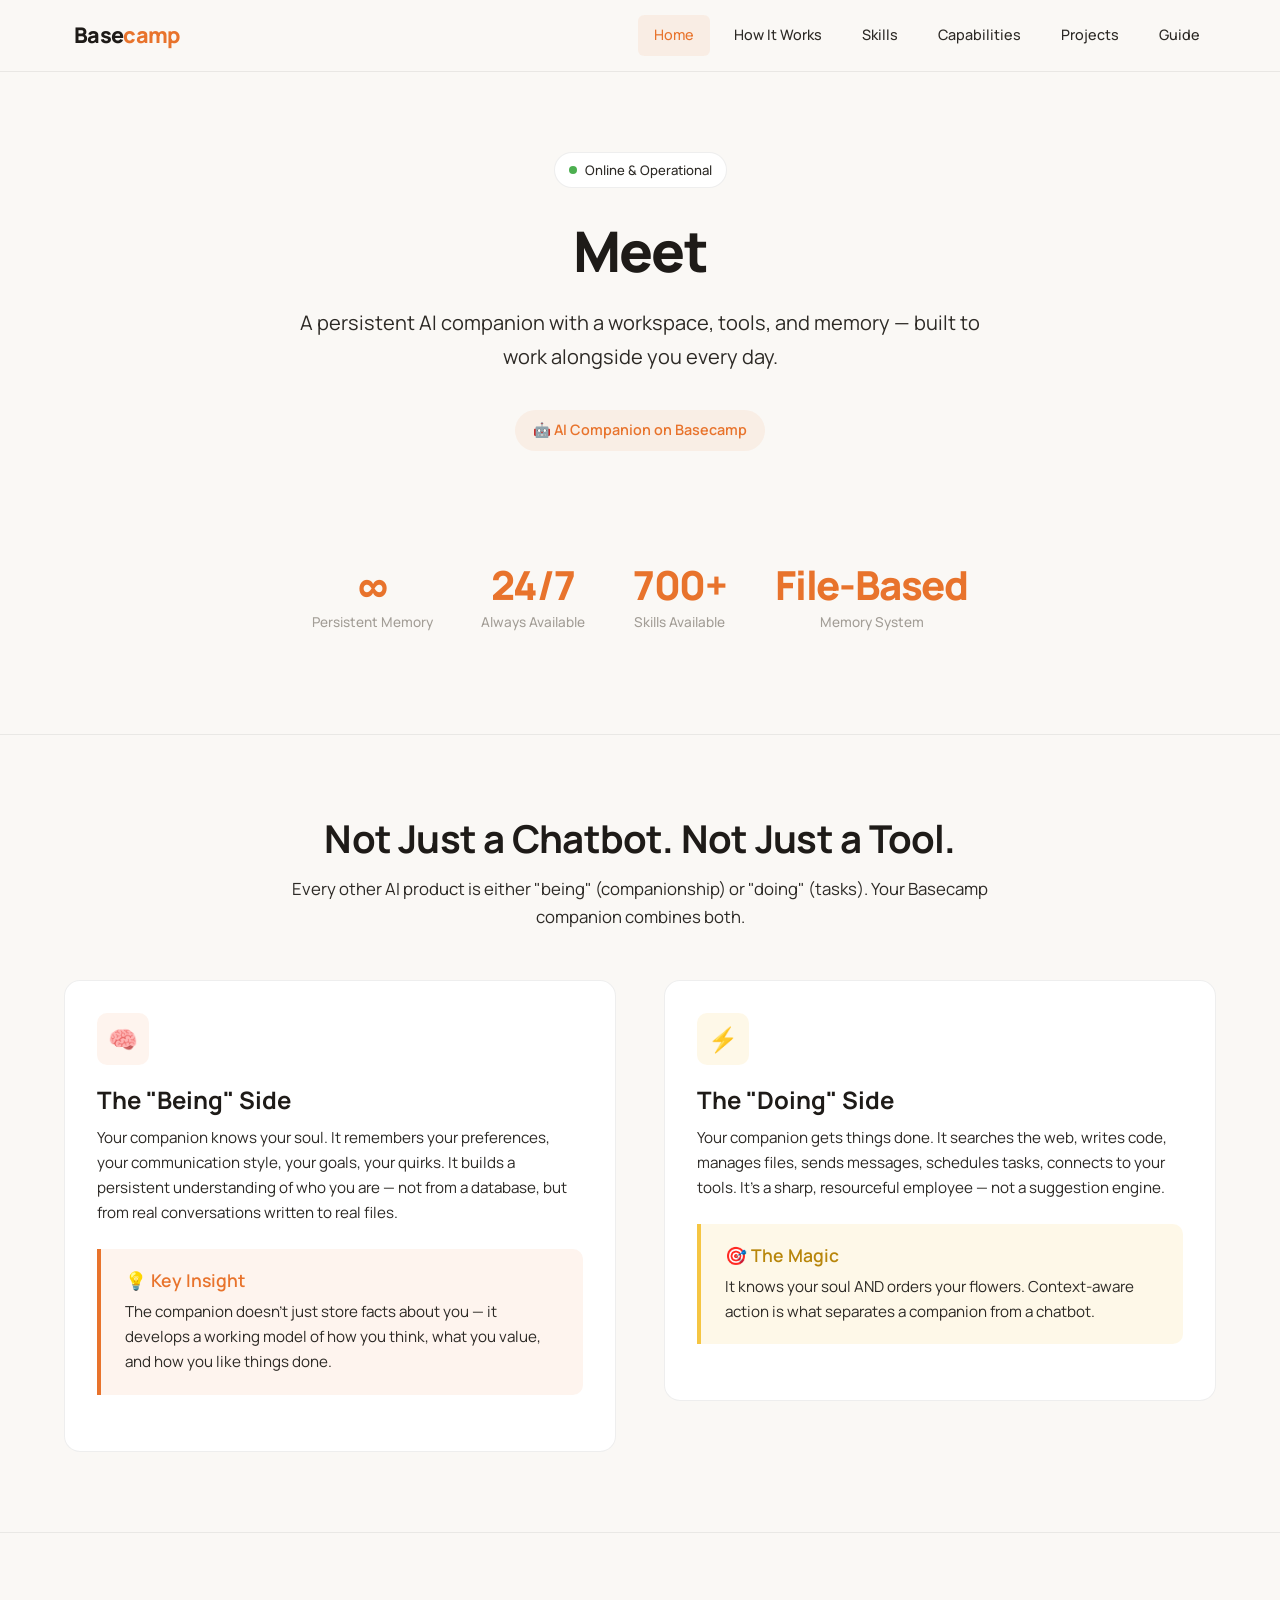
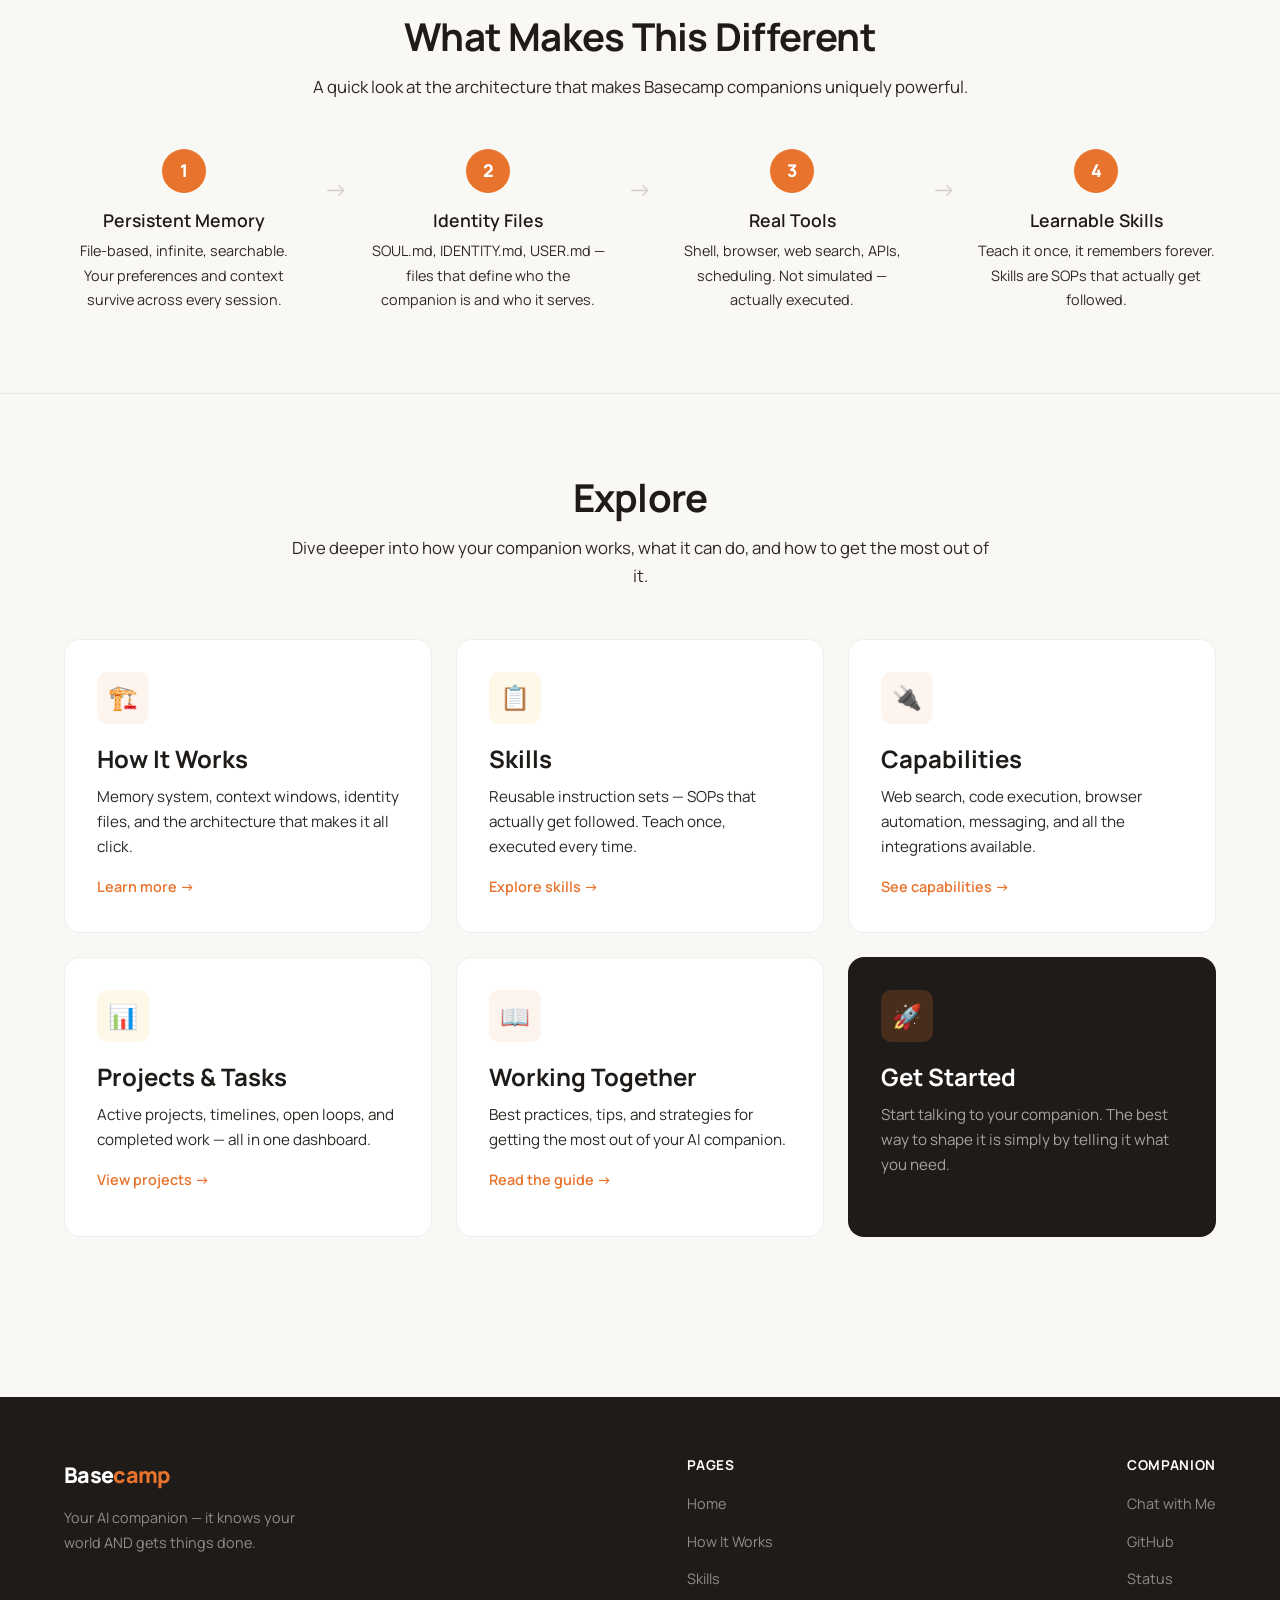
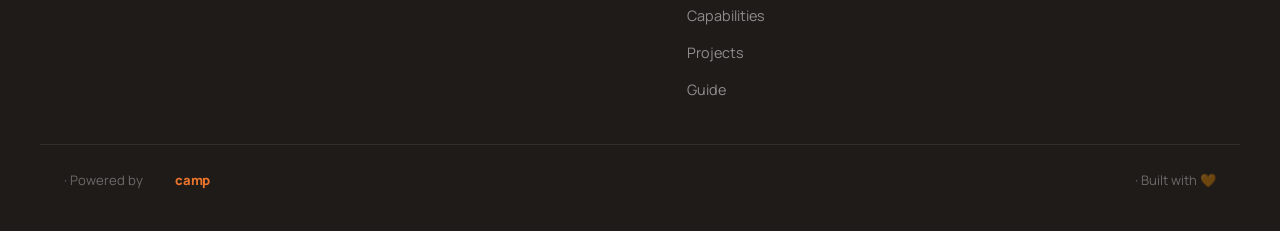
==== index.html @ 3517e9ce "Initial commit: Basecamp Companion Explainer template" ====
<!DOCTYPE html>
<html lang="en">
<head>
  <meta charset="UTF-8">
  <meta name="viewport" content="width=device-width, initial-scale=1.0">
  <title><!-- COMPANION_NAME --> — Basecamp Companion</title>
  <meta name="description" content="Meet <!-- COMPANION_NAME -->, your Basecamp AI companion. It knows your world AND gets things done.">
  <link rel="stylesheet" href="styles.css">
  <link rel="icon" href="data:image/svg+xml,<svg xmlns='http://www.w3.org/2000/svg' viewBox='0 0 100 100'><text y='.9em' font-size='90'><!-- COMPANION_EMOJI --></text></svg>">
</head>
<body>

  <!-- ============ NAVIGATION ============ -->
  <nav class="nav">
    <div class="nav-inner">
      <a href="index.html" class="nav-brand">
        <span class="companion-emoji"><!-- COMPANION_EMOJI --></span>
        <span class="wordmark"><span class="word-base">Base</span><span class="word-camp">camp</span></span>
      </a>
      <ul class="nav-links">
        <li><a href="index.html" class="active">Home</a></li>
        <li><a href="architecture.html">How It Works</a></li>
        <li><a href="skills.html">Skills</a></li>
        <li><a href="capabilities.html">Capabilities</a></li>
        <li><a href="projects.html">Projects</a></li>
        <li><a href="guide.html">Guide</a></li>
      </ul>
      <button class="nav-hamburger" onclick="toggleMenu()" aria-label="Toggle menu">
        <span></span><span></span><span></span>
      </button>
    </div>
  </nav>
  <div class="nav-mobile" id="mobileNav">
    <a href="index.html" class="active">Home</a>
    <a href="architecture.html">How It Works</a>
    <a href="skills.html">Skills</a>
    <a href="capabilities.html">Capabilities</a>
    <a href="projects.html">Projects</a>
    <a href="guide.html">Guide</a>
  </div>
  <div class="page-top"></div>

  <!-- ============ HERO ============ -->
  <section class="hero">
    <div class="container">
      <div class="hero-badge">
        <span class="status-dot"></span>
        <!-- COMPANION_STATUS (e.g. "Online & Operational") -->
        Online & Operational
      </div>
      <h1>Meet <!-- COMPANION_NAME --></h1>
      <p>
        <!-- COMPANION_TAGLINE (e.g. "A persistent AI companion with a workspace, tools, and memory — built to work alongside you every day.") -->
        A persistent AI companion with a workspace, tools, and memory — built to work alongside you every day.
      </p>
      <div class="hero-subtitle">
        <!-- COMPANION_EMOJI --> <!-- COMPANION_ROLE (e.g. "AI Companion on Basecamp") -->
        🤖 AI Companion on Basecamp
      </div>

      <!-- CUSTOMIZABLE STATS -->
      <div class="stats-row mt-48">
        <div class="stat animate-in">
          <!-- STAT_1_VALUE -->
          <div class="stat-value">∞</div>
          <!-- STAT_1_LABEL -->
          <div class="stat-label">Persistent Memory</div>
        </div>
        <div class="stat animate-in">
          <!-- STAT_2_VALUE -->
          <div class="stat-value">24/7</div>
          <!-- STAT_2_LABEL -->
          <div class="stat-label">Always Available</div>
        </div>
        <div class="stat animate-in">
          <!-- STAT_3_VALUE -->
          <div class="stat-value">700+</div>
          <!-- STAT_3_LABEL -->
          <div class="stat-label">Skills Available</div>
        </div>
        <div class="stat animate-in">
          <!-- STAT_4_VALUE -->
          <div class="stat-value">File-Based</div>
          <!-- STAT_4_LABEL -->
          <div class="stat-label">Memory System</div>
        </div>
      </div>
    </div>
  </section>

  <hr class="section-divider">

  <!-- ============ BEING + DOING ============ -->
  <section class="section">
    <div class="container">
      <div class="section-header">
        <h2>Not Just a Chatbot. Not Just a Tool.</h2>
        <p>Every other AI product is either "being" (companionship) or "doing" (tasks). Your Basecamp companion combines both.</p>
      </div>

      <div class="two-col">
        <div class="card animate-in">
          <div class="card-icon">🧠</div>
          <h3>The "Being" Side</h3>
          <p>Your companion knows your soul. It remembers your preferences, your communication style, your goals, your quirks. It builds a persistent understanding of who you are — not from a database, but from real conversations written to real files.</p>
          <div class="callout mt-24">
            <h4>💡 Key Insight</h4>
            <p>The companion doesn't just store facts about you — it develops a working model of how you think, what you value, and how you like things done.</p>
          </div>
        </div>
        <div class="card animate-in">
          <div class="card-icon" style="background: var(--gold-light);">⚡</div>
          <h3>The "Doing" Side</h3>
          <p>Your companion gets things done. It searches the web, writes code, manages files, sends messages, schedules tasks, connects to your tools. It's a sharp, resourceful employee — not a suggestion engine.</p>
          <div class="callout-gold callout mt-24">
            <h4>🎯 The Magic</h4>
            <p>It knows your soul AND orders your flowers. Context-aware action is what separates a companion from a chatbot.</p>
          </div>
        </div>
      </div>
    </div>
  </section>

  <hr class="section-divider">

  <!-- ============ HOW IT'S DIFFERENT ============ -->
  <section class="section">
    <div class="container">
      <div class="section-header">
        <h2>What Makes This Different</h2>
        <p>A quick look at the architecture that makes Basecamp companions uniquely powerful.</p>
      </div>

      <div class="flow-steps">
        <div class="flow-step animate-in">
          <div class="flow-step-number">1</div>
          <h4>Persistent Memory</h4>
          <p>File-based, infinite, searchable. Your preferences and context survive across every session.</p>
        </div>
        <div class="flow-arrow">→</div>
        <div class="flow-step animate-in">
          <div class="flow-step-number">2</div>
          <h4>Identity Files</h4>
          <p>SOUL.md, IDENTITY.md, USER.md — files that define who the companion is and who it serves.</p>
        </div>
        <div class="flow-arrow">→</div>
        <div class="flow-step animate-in">
          <div class="flow-step-number">3</div>
          <h4>Real Tools</h4>
          <p>Shell, browser, web search, APIs, scheduling. Not simulated — actually executed.</p>
        </div>
        <div class="flow-arrow">→</div>
        <div class="flow-step animate-in">
          <div class="flow-step-number">4</div>
          <h4>Learnable Skills</h4>
          <p>Teach it once, it remembers forever. Skills are SOPs that actually get followed.</p>
        </div>
      </div>
    </div>
  </section>

  <hr class="section-divider">

  <!-- ============ EXPLORE PAGES ============ -->
  <section class="section">
    <div class="container">
      <div class="section-header">
        <h2>Explore</h2>
        <p>Dive deeper into how your companion works, what it can do, and how to get the most out of it.</p>
      </div>

      <div class="card-grid cols-3">
        <a href="architecture.html" class="card animate-in">
          <div class="card-icon">🏗️</div>
          <h3>How It Works</h3>
          <p>Memory system, context windows, identity files, and the architecture that makes it all click.</p>
          <span class="card-arrow">Learn more →</span>
        </a>
        <a href="skills.html" class="card animate-in">
          <div class="card-icon gold">📋</div>
          <h3>Skills</h3>
          <p>Reusable instruction sets — SOPs that actually get followed. Teach once, executed every time.</p>
          <span class="card-arrow">Explore skills →</span>
        </a>
        <a href="capabilities.html" class="card animate-in">
          <div class="card-icon">🔌</div>
          <h3>Capabilities</h3>
          <p>Web search, code execution, browser automation, messaging, and all the integrations available.</p>
          <span class="card-arrow">See capabilities →</span>
        </a>
        <a href="projects.html" class="card animate-in">
          <div class="card-icon gold">📊</div>
          <h3>Projects & Tasks</h3>
          <p>Active projects, timelines, open loops, and completed work — all in one dashboard.</p>
          <span class="card-arrow">View projects →</span>
        </a>
        <a href="guide.html" class="card animate-in">
          <div class="card-icon">📖</div>
          <h3>Working Together</h3>
          <p>Best practices, tips, and strategies for getting the most out of your AI companion.</p>
          <span class="card-arrow">Read the guide →</span>
        </a>
        <div class="card animate-in" style="background: var(--volcanic); border-color: transparent;">
          <div class="card-icon" style="background: rgba(232, 115, 44, 0.2);">🚀</div>
          <h3 style="color: white;">Get Started</h3>
          <p style="color: rgba(255,255,255,0.6);">Start talking to your companion. The best way to shape it is simply by telling it what you need.</p>
          <span class="card-arrow">Start a conversation →</span>
        </div>
      </div>
    </div>
  </section>

  <!-- ============ FOOTER ============ -->
  <footer class="footer">
    <div class="footer-inner">
      <div class="footer-brand">
        <div class="wordmark"><span class="word-base">Base</span><span class="word-camp">camp</span></div>
        <p><!-- COMPANION_FOOTER_TAGLINE (e.g. "Your AI companion — it knows your world AND gets things done.") -->
          Your AI companion — it knows your world AND gets things done.
        </p>
      </div>
      <div class="footer-links">
        <h5>Pages</h5>
        <ul>
          <li><a href="index.html">Home</a></li>
          <li><a href="architecture.html">How It Works</a></li>
          <li><a href="skills.html">Skills</a></li>
          <li><a href="capabilities.html">Capabilities</a></li>
          <li><a href="projects.html">Projects</a></li>
          <li><a href="guide.html">Guide</a></li>
        </ul>
      </div>
      <div class="footer-links">
        <h5>Companion</h5>
        <ul>
          <!-- COMPANION_FOOTER_LINKS -->
          <li><a href="#">Chat with Me</a></li>
          <li><a href="#">GitHub</a></li>
          <li><a href="#">Status</a></li>
        </ul>
      </div>
    </div>
    <div class="footer-bottom">
      <span><!-- COMPANION_NAME --> · Powered by <span class="wordmark" style="font-size: 0.82rem;"><span class="word-base">Base</span><span class="word-camp">camp</span></span></span>
      <span><!-- COMPANION_YEAR --> · Built with 🧡</span>
    </div>
  </footer>

  <script>
    function toggleMenu() {
      document.querySelector('.nav-hamburger').classList.toggle('open');
      document.getElementById('mobileNav').classList.toggle('open');
    }

    // Close mobile menu on link click
    document.querySelectorAll('.nav-mobile a').forEach(link => {
      link.addEventListener('click', () => {
        document.querySelector('.nav-hamburger').classList.remove('open');
        document.getElementById('mobileNav').classList.remove('open');
      });
    });

    // Animate on scroll
    const observer = new IntersectionObserver((entries) => {
      entries.forEach(entry => {
        if (entry.isIntersecting) {
          entry.target.style.animationPlayState = 'running';
        }
      });
    }, { threshold: 0.1 });

    document.querySelectorAll('.animate-in').forEach(el => {
      el.style.animationPlayState = 'paused';
      observer.observe(el);
    });
  </script>
</body>
</html>
---- styles.css ----
/* ============================================
   Basecamp Companion Explainer — Template Styles
   Brand: Basecamp (Warm, Premium, Inviting)
   ============================================ */

@import url('https://fonts.googleapis.com/css2?family=Manrope:wght@300;400;500;600;700;800&display=swap');

/* --- CSS Variables (Basecamp Brand) --- */
:root {
  --volcanic: #1E1B18;
  --basalt: #2C2925;
  --cream: #FAF8F5;
  --orange: #E8732C;
  --orange-hover: #D4621F;
  --orange-light: rgba(232, 115, 44, 0.08);
  --orange-glow: rgba(232, 115, 44, 0.15);
  --gold: #F5C542;
  --gold-light: rgba(245, 197, 66, 0.12);
  --warm-gray: #A39E97;
  --warm-gray-light: #D4CFC9;
  --warm-border: rgba(44, 41, 37, 0.08);
  --warm-shadow: rgba(30, 27, 24, 0.06);
  --card-bg: #FFFFFF;
  --font: 'Manrope', -apple-system, BlinkMacSystemFont, 'Segoe UI', sans-serif;
  --max-width: 1200px;
  --nav-height: 72px;
  --radius: 16px;
  --radius-sm: 10px;
  --radius-xs: 6px;
  --transition: 0.25s cubic-bezier(0.4, 0, 0.2, 1);
}

/* --- Reset & Base --- */
*, *::before, *::after {
  box-sizing: border-box;
  margin: 0;
  padding: 0;
}

html {
  scroll-behavior: smooth;
  -webkit-text-size-adjust: 100%;
}

body {
  font-family: var(--font);
  background: var(--cream);
  color: var(--volcanic);
  line-height: 1.7;
  font-size: 16px;
  -webkit-font-smoothing: antialiased;
  -moz-osx-font-smoothing: grayscale;
  overflow-x: hidden;
}

a {
  color: var(--orange);
  text-decoration: none;
  transition: color var(--transition);
}

a:hover {
  color: var(--orange-hover);
}

img {
  max-width: 100%;
  display: block;
}

/* --- Typography --- */
h1, h2, h3, h4, h5, h6 {
  line-height: 1.25;
  font-weight: 700;
  color: var(--volcanic);
}

h1 {
  font-size: clamp(2.2rem, 5vw, 3.5rem);
  font-weight: 800;
  letter-spacing: -0.03em;
}

h2 {
  font-size: clamp(1.6rem, 3.5vw, 2.4rem);
  font-weight: 700;
  letter-spacing: -0.02em;
}

h3 {
  font-size: clamp(1.2rem, 2.5vw, 1.5rem);
  font-weight: 700;
}

h4 {
  font-size: 1.1rem;
  font-weight: 600;
}

p {
  color: var(--basalt);
  max-width: 70ch;
}

.text-center { text-align: center; }
.text-orange { color: var(--orange); }
.text-gold { color: var(--gold); }
.text-muted { color: var(--warm-gray); }

/* --- Wordmark --- */
.wordmark {
  font-weight: 800;
  font-size: 1.35rem;
  letter-spacing: -0.03em;
}

.wordmark .word-base {
  color: var(--volcanic);
}

.wordmark .word-camp {
  color: var(--orange);
}

/* --- Navigation --- */
.nav {
  position: fixed;
  top: 0;
  left: 0;
  right: 0;
  height: var(--nav-height);
  background: rgba(250, 248, 245, 0.92);
  backdrop-filter: blur(20px);
  -webkit-backdrop-filter: blur(20px);
  border-bottom: 1px solid var(--warm-border);
  z-index: 1000;
  display: flex;
  align-items: center;
}

.nav-inner {
  max-width: var(--max-width);
  width: 100%;
  margin: 0 auto;
  padding: 0 24px;
  display: flex;
  align-items: center;
  justify-content: space-between;
}

.nav-brand {
  display: flex;
  align-items: center;
  gap: 10px;
  text-decoration: none;
}

.nav-brand .companion-emoji {
  font-size: 1.5rem;
}

.nav-links {
  display: flex;
  align-items: center;
  gap: 8px;
  list-style: none;
}

.nav-links a {
  display: block;
  padding: 8px 16px;
  font-size: 0.9rem;
  font-weight: 500;
  color: var(--basalt);
  border-radius: var(--radius-xs);
  transition: all var(--transition);
}

.nav-links a:hover,
.nav-links a.active {
  color: var(--orange);
  background: var(--orange-light);
}

/* Hamburger */
.nav-hamburger {
  display: none;
  flex-direction: column;
  gap: 5px;
  background: none;
  border: none;
  cursor: pointer;
  padding: 8px;
  z-index: 1001;
}

.nav-hamburger span {
  display: block;
  width: 24px;
  height: 2px;
  background: var(--volcanic);
  border-radius: 2px;
  transition: all var(--transition);
}

.nav-hamburger.open span:nth-child(1) {
  transform: rotate(45deg) translate(5px, 5px);
}

.nav-hamburger.open span:nth-child(2) {
  opacity: 0;
}

.nav-hamburger.open span:nth-child(3) {
  transform: rotate(-45deg) translate(5px, -5px);
}

/* Mobile nav */
.nav-mobile {
  display: none;
  position: fixed;
  top: var(--nav-height);
  left: 0;
  right: 0;
  bottom: 0;
  background: var(--cream);
  padding: 24px;
  z-index: 999;
  flex-direction: column;
  gap: 4px;
  overflow-y: auto;
}

.nav-mobile.open {
  display: flex;
}

.nav-mobile a {
  display: block;
  padding: 16px 20px;
  font-size: 1.1rem;
  font-weight: 600;
  color: var(--volcanic);
  border-radius: var(--radius-sm);
  transition: all var(--transition);
}

.nav-mobile a:hover,
.nav-mobile a.active {
  background: var(--orange-light);
  color: var(--orange);
}

@media (max-width: 900px) {
  .nav-links {
    display: none;
  }

  .nav-hamburger {
    display: flex;
  }
}

/* --- Layout --- */
.container {
  max-width: var(--max-width);
  margin: 0 auto;
  padding: 0 24px;
}

.page-top {
  height: var(--nav-height);
}

/* --- Hero Sections --- */
.hero {
  padding: 80px 0 60px;
  text-align: center;
}

.hero h1 {
  margin-bottom: 20px;
}

.hero p {
  font-size: clamp(1.05rem, 2vw, 1.25rem);
  margin: 0 auto 36px;
  max-width: 60ch;
}

.hero-subtitle {
  display: inline-flex;
  align-items: center;
  gap: 8px;
  background: var(--orange-light);
  color: var(--orange);
  font-weight: 600;
  font-size: 0.9rem;
  padding: 8px 18px;
  border-radius: 100px;
  margin-bottom: 24px;
}

.hero-badge {
  display: inline-flex;
  align-items: center;
  gap: 8px;
  background: var(--card-bg);
  border: 1px solid var(--warm-border);
  padding: 6px 14px;
  border-radius: 100px;
  font-size: 0.82rem;
  font-weight: 500;
  color: var(--basalt);
  margin-bottom: 28px;
}

.hero-badge .status-dot {
  width: 8px;
  height: 8px;
  border-radius: 50%;
  background: #4CAF50;
  animation: pulse 2s infinite;
}

@keyframes pulse {
  0%, 100% { opacity: 1; }
  50% { opacity: 0.4; }
}

/* --- Cards --- */
.card {
  background: var(--card-bg);
  border: 1px solid var(--warm-border);
  border-radius: var(--radius);
  padding: 32px;
  transition: all var(--transition);
}

.card:hover {
  box-shadow: 0 8px 32px var(--warm-shadow);
  border-color: rgba(232, 115, 44, 0.15);
  transform: translateY(-2px);
}

.card-icon {
  width: 52px;
  height: 52px;
  background: var(--orange-light);
  border-radius: var(--radius-sm);
  display: flex;
  align-items: center;
  justify-content: center;
  font-size: 1.5rem;
  margin-bottom: 20px;
}

.card-icon.gold {
  background: var(--gold-light);
}

.card h3 {
  margin-bottom: 10px;
}

.card p {
  font-size: 0.95rem;
  line-height: 1.65;
}

/* Card Grid */
.card-grid {
  display: grid;
  gap: 24px;
}

.card-grid.cols-2 {
  grid-template-columns: repeat(2, 1fr);
}

.card-grid.cols-3 {
  grid-template-columns: repeat(3, 1fr);
}

.card-grid.cols-4 {
  grid-template-columns: repeat(4, 1fr);
}

@media (max-width: 900px) {
  .card-grid.cols-3,
  .card-grid.cols-4 {
    grid-template-columns: repeat(2, 1fr);
  }
}

@media (max-width: 600px) {
  .card-grid.cols-2,
  .card-grid.cols-3,
  .card-grid.cols-4 {
    grid-template-columns: 1fr;
  }
}

/* Linked cards */
a.card {
  display: block;
  color: inherit;
  text-decoration: none;
}

a.card:hover h3 {
  color: var(--orange);
}

a.card .card-arrow {
  display: inline-block;
  margin-top: 16px;
  font-size: 0.9rem;
  font-weight: 600;
  color: var(--orange);
}

/* --- Stats --- */
.stats-row {
  display: flex;
  justify-content: center;
  gap: 48px;
  flex-wrap: wrap;
  padding: 40px 0;
}

.stat {
  text-align: center;
}

.stat-value {
  font-size: 2.5rem;
  font-weight: 800;
  color: var(--orange);
  letter-spacing: -0.03em;
  line-height: 1.1;
}

.stat-label {
  font-size: 0.85rem;
  font-weight: 500;
  color: var(--warm-gray);
  margin-top: 4px;
}

/* --- Sections --- */
.section {
  padding: 80px 0;
}

.section-header {
  text-align: center;
  margin-bottom: 48px;
}

.section-header h2 {
  margin-bottom: 12px;
}

.section-header p {
  margin: 0 auto;
  font-size: 1.05rem;
}

.section-divider {
  border: none;
  border-top: 1px solid var(--warm-border);
  margin: 0;
}

/* --- Flow / Steps --- */
.flow-steps {
  display: flex;
  align-items: flex-start;
  gap: 20px;
  flex-wrap: wrap;
  justify-content: center;
}

.flow-step {
  flex: 1;
  min-width: 200px;
  max-width: 280px;
  text-align: center;
  position: relative;
}

.flow-step-number {
  width: 44px;
  height: 44px;
  border-radius: 50%;
  background: var(--orange);
  color: white;
  font-weight: 800;
  font-size: 1.1rem;
  display: flex;
  align-items: center;
  justify-content: center;
  margin: 0 auto 16px;
}

.flow-step h4 {
  margin-bottom: 8px;
}

.flow-step p {
  font-size: 0.9rem;
  margin: 0 auto;
}

.flow-arrow {
  font-size: 1.5rem;
  color: var(--warm-gray-light);
  margin-top: 20px;
  flex-shrink: 0;
}

@media (max-width: 700px) {
  .flow-arrow {
    display: none;
  }
}

/* --- Feature List (vertical) --- */
.feature-list {
  display: flex;
  flex-direction: column;
  gap: 24px;
  max-width: 800px;
  margin: 0 auto;
}

.feature-item {
  display: flex;
  gap: 20px;
  padding: 24px;
  background: var(--card-bg);
  border: 1px solid var(--warm-border);
  border-radius: var(--radius);
  transition: all var(--transition);
}

.feature-item:hover {
  box-shadow: 0 4px 20px var(--warm-shadow);
}

.feature-item .feature-icon {
  flex-shrink: 0;
  width: 44px;
  height: 44px;
  background: var(--orange-light);
  border-radius: var(--radius-xs);
  display: flex;
  align-items: center;
  justify-content: center;
  font-size: 1.3rem;
}

.feature-item h4 {
  margin-bottom: 6px;
}

.feature-item p {
  font-size: 0.9rem;
}

/* --- Status Badges --- */
.badge {
  display: inline-flex;
  align-items: center;
  gap: 5px;
  padding: 4px 12px;
  border-radius: 100px;
  font-size: 0.78rem;
  font-weight: 600;
  text-transform: uppercase;
  letter-spacing: 0.03em;
}

.badge-active {
  background: rgba(76, 175, 80, 0.1);
  color: #2E7D32;
}

.badge-available {
  background: var(--orange-light);
  color: var(--orange);
}

.badge-coming {
  background: var(--gold-light);
  color: #B8860B;
}

/* --- Code Blocks --- */
.code-block {
  background: var(--volcanic);
  color: #E8E4DF;
  border-radius: var(--radius-sm);
  padding: 20px 24px;
  font-family: 'SF Mono', 'Fira Code', 'Cascadia Code', monospace;
  font-size: 0.88rem;
  line-height: 1.75;
  overflow-x: auto;
  margin: 16px 0;
}

.code-block .code-comment {
  color: var(--warm-gray);
}

.code-block .code-key {
  color: var(--gold);
}

.code-block .code-string {
  color: #A8D8A8;
}

.code-block .code-accent {
  color: var(--orange);
}

/* --- Callout / Highlight boxes --- */
.callout {
  background: var(--orange-light);
  border-left: 4px solid var(--orange);
  border-radius: 0 var(--radius-sm) var(--radius-sm) 0;
  padding: 20px 24px;
  margin: 24px 0;
}

.callout h4 {
  color: var(--orange);
  margin-bottom: 8px;
}

.callout p {
  font-size: 0.95rem;
}

.callout-gold {
  background: var(--gold-light);
  border-left-color: var(--gold);
}

.callout-gold h4 {
  color: #B8860B;
}

/* --- Buttons --- */
.btn {
  display: inline-flex;
  align-items: center;
  gap: 8px;
  padding: 14px 28px;
  font-family: var(--font);
  font-size: 0.95rem;
  font-weight: 600;
  border: none;
  border-radius: var(--radius-sm);
  cursor: pointer;
  transition: all var(--transition);
  text-decoration: none;
}

.btn-primary {
  background: var(--orange);
  color: white;
}

.btn-primary:hover {
  background: var(--orange-hover);
  color: white;
  transform: translateY(-1px);
  box-shadow: 0 6px 20px rgba(232, 115, 44, 0.3);
}

.btn-secondary {
  background: var(--card-bg);
  color: var(--volcanic);
  border: 1px solid var(--warm-border);
}

.btn-secondary:hover {
  border-color: var(--orange);
  color: var(--orange);
}

.btn-group {
  display: flex;
  gap: 16px;
  flex-wrap: wrap;
  justify-content: center;
}

/* --- Table --- */
.table-wrap {
  overflow-x: auto;
  margin: 24px 0;
}

table {
  width: 100%;
  border-collapse: separate;
  border-spacing: 0;
  background: var(--card-bg);
  border: 1px solid var(--warm-border);
  border-radius: var(--radius-sm);
  overflow: hidden;
}

thead th {
  background: rgba(44, 41, 37, 0.04);
  padding: 14px 20px;
  font-size: 0.82rem;
  font-weight: 700;
  text-transform: uppercase;
  letter-spacing: 0.05em;
  color: var(--basalt);
  text-align: left;
  border-bottom: 1px solid var(--warm-border);
}

tbody td {
  padding: 14px 20px;
  font-size: 0.92rem;
  border-bottom: 1px solid var(--warm-border);
}

tbody tr:last-child td {
  border-bottom: none;
}

tbody tr:hover {
  background: rgba(232, 115, 44, 0.03);
}

/* --- Progress Bar --- */
.progress-bar {
  width: 100%;
  height: 8px;
  background: var(--warm-border);
  border-radius: 100px;
  overflow: hidden;
}

.progress-fill {
  height: 100%;
  background: linear-gradient(90deg, var(--orange), var(--gold));
  border-radius: 100px;
  transition: width 1s ease;
}

/* --- Timeline --- */
.timeline {
  position: relative;
  padding-left: 32px;
}

.timeline::before {
  content: '';
  position: absolute;
  left: 0;
  top: 0;
  bottom: 0;
  width: 2px;
  background: var(--warm-border);
}

.timeline-item {
  position: relative;
  padding-bottom: 32px;
}

.timeline-item:last-child {
  padding-bottom: 0;
}

.timeline-dot {
  position: absolute;
  left: -38px;
  top: 4px;
  width: 14px;
  height: 14px;
  border-radius: 50%;
  background: var(--orange);
  border: 3px solid var(--cream);
}

.timeline-dot.completed {
  background: #4CAF50;
}

.timeline-dot.pending {
  background: var(--warm-gray-light);
}

.timeline-item h4 {
  margin-bottom: 4px;
}

.timeline-item p {
  font-size: 0.9rem;
}

.timeline-date {
  font-size: 0.82rem;
  color: var(--warm-gray);
  font-weight: 500;
}

/* --- Footer --- */
.footer {
  background: var(--volcanic);
  color: rgba(255, 255, 255, 0.7);
  padding: 60px 0 40px;
  margin-top: 80px;
}

.footer-inner {
  max-width: var(--max-width);
  margin: 0 auto;
  padding: 0 24px;
  display: flex;
  flex-wrap: wrap;
  gap: 40px;
  justify-content: space-between;
}

.footer-brand .wordmark {
  margin-bottom: 12px;
}

.footer-brand .wordmark .word-base {
  color: white;
}

.footer-brand p {
  color: rgba(255, 255, 255, 0.5);
  font-size: 0.9rem;
  max-width: 30ch;
}

.footer-links h5 {
  color: white;
  font-size: 0.85rem;
  font-weight: 700;
  text-transform: uppercase;
  letter-spacing: 0.05em;
  margin-bottom: 16px;
}

.footer-links ul {
  list-style: none;
  display: flex;
  flex-direction: column;
  gap: 10px;
}

.footer-links a {
  color: rgba(255, 255, 255, 0.5);
  font-size: 0.9rem;
  transition: color var(--transition);
}

.footer-links a:hover {
  color: var(--orange);
}

.footer-bottom {
  max-width: var(--max-width);
  margin: 0 auto;
  padding: 24px 24px 0;
  margin-top: 40px;
  border-top: 1px solid rgba(255, 255, 255, 0.08);
  display: flex;
  justify-content: space-between;
  align-items: center;
  flex-wrap: wrap;
  gap: 12px;
  font-size: 0.82rem;
  color: rgba(255, 255, 255, 0.35);
}

/* --- Tabs --- */
.tabs {
  display: flex;
  gap: 4px;
  background: rgba(44, 41, 37, 0.04);
  padding: 4px;
  border-radius: var(--radius-sm);
  margin-bottom: 24px;
  overflow-x: auto;
}

.tab-btn {
  padding: 10px 20px;
  font-family: var(--font);
  font-size: 0.88rem;
  font-weight: 600;
  color: var(--basalt);
  background: transparent;
  border: none;
  border-radius: var(--radius-xs);
  cursor: pointer;
  transition: all var(--transition);
  white-space: nowrap;
}

.tab-btn.active,
.tab-btn:hover {
  background: var(--card-bg);
  color: var(--orange);
  box-shadow: 0 1px 4px var(--warm-shadow);
}

.tab-content {
  display: none;
}

.tab-content.active {
  display: block;
}

/* --- Accordion --- */
.accordion-item {
  background: var(--card-bg);
  border: 1px solid var(--warm-border);
  border-radius: var(--radius-sm);
  margin-bottom: 8px;
  overflow: hidden;
}

.accordion-header {
  display: flex;
  justify-content: space-between;
  align-items: center;
  padding: 18px 24px;
  cursor: pointer;
  font-weight: 600;
  font-size: 0.95rem;
  transition: color var(--transition);
}

.accordion-header:hover {
  color: var(--orange);
}

.accordion-chevron {
  transition: transform var(--transition);
  font-size: 0.8rem;
  color: var(--warm-gray);
}

.accordion-item.open .accordion-chevron {
  transform: rotate(180deg);
}

.accordion-body {
  max-height: 0;
  overflow: hidden;
  transition: max-height 0.4s ease;
}

.accordion-body-inner {
  padding: 0 24px 20px;
  font-size: 0.92rem;
  color: var(--basalt);
  line-height: 1.7;
}

/* --- Utility --- */
.mt-0 { margin-top: 0; }
.mt-16 { margin-top: 16px; }
.mt-24 { margin-top: 24px; }
.mt-32 { margin-top: 32px; }
.mt-48 { margin-top: 48px; }
.mb-0 { margin-bottom: 0; }
.mb-16 { margin-bottom: 16px; }
.mb-24 { margin-bottom: 24px; }
.mb-32 { margin-bottom: 32px; }
.mb-48 { margin-bottom: 48px; }

.mx-auto { margin-left: auto; margin-right: auto; }

.flex { display: flex; }
.flex-col { flex-direction: column; }
.items-center { align-items: center; }
.justify-center { justify-content: center; }
.gap-8 { gap: 8px; }
.gap-16 { gap: 16px; }
.gap-24 { gap: 24px; }

/* --- Two-column content --- */
.two-col {
  display: grid;
  grid-template-columns: 1fr 1fr;
  gap: 48px;
  align-items: start;
}

@media (max-width: 768px) {
  .two-col {
    grid-template-columns: 1fr;
    gap: 32px;
  }
}

/* --- Responsive --- */
@media (max-width: 600px) {
  .hero {
    padding: 60px 0 40px;
  }

  .section {
    padding: 60px 0;
  }

  .card {
    padding: 24px;
  }

  .stats-row {
    gap: 32px;
  }

  .footer-inner {
    flex-direction: column;
  }

  .footer-bottom {
    flex-direction: column;
    text-align: center;
  }
}

/* --- Animations --- */
@keyframes fadeInUp {
  from {
    opacity: 0;
    transform: translateY(20px);
  }
  to {
    opacity: 1;
    transform: translateY(0);
  }
}

.animate-in {
  animation: fadeInUp 0.6s ease forwards;
  opacity: 0;
}

.animate-in:nth-child(1) { animation-delay: 0.05s; }
.animate-in:nth-child(2) { animation-delay: 0.1s; }
.animate-in:nth-child(3) { animation-delay: 0.15s; }
.animate-in:nth-child(4) { animation-delay: 0.2s; }
.animate-in:nth-child(5) { animation-delay: 0.25s; }
.animate-in:nth-child(6) { animation-delay: 0.3s; }
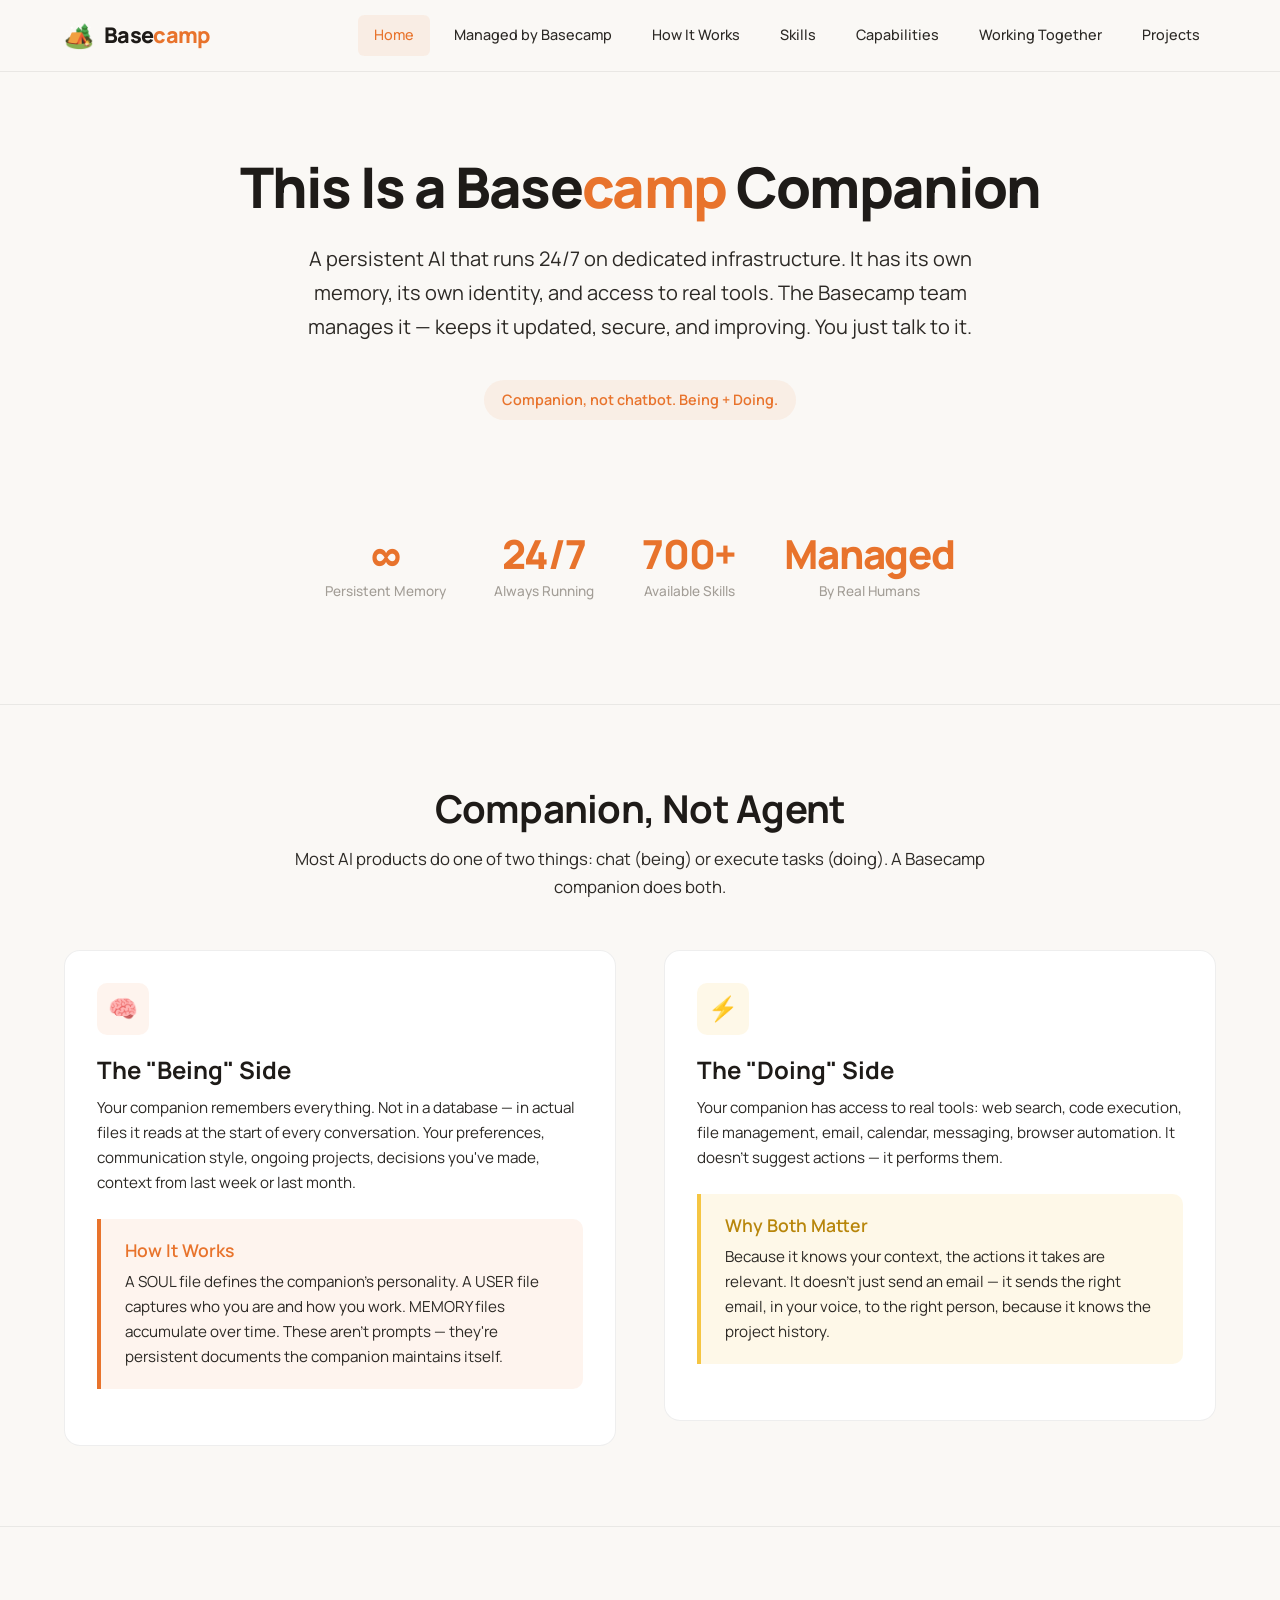
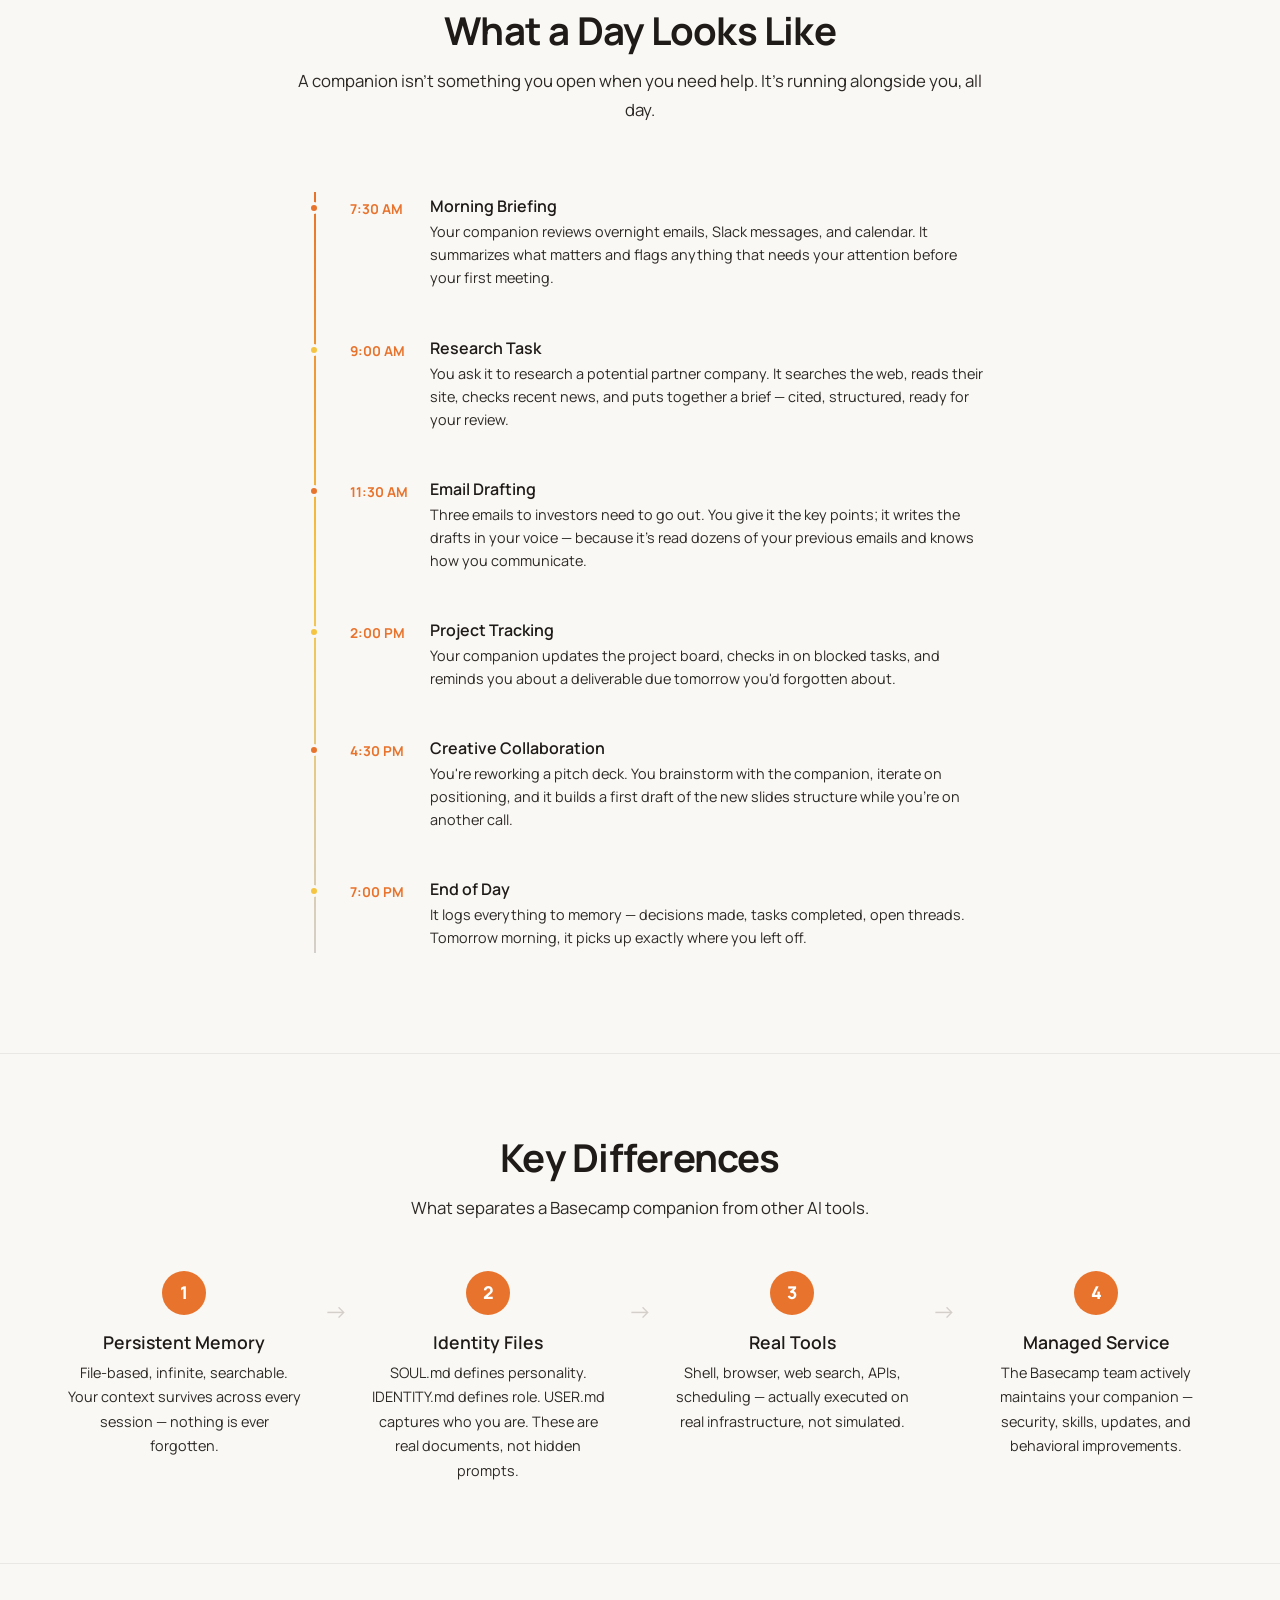
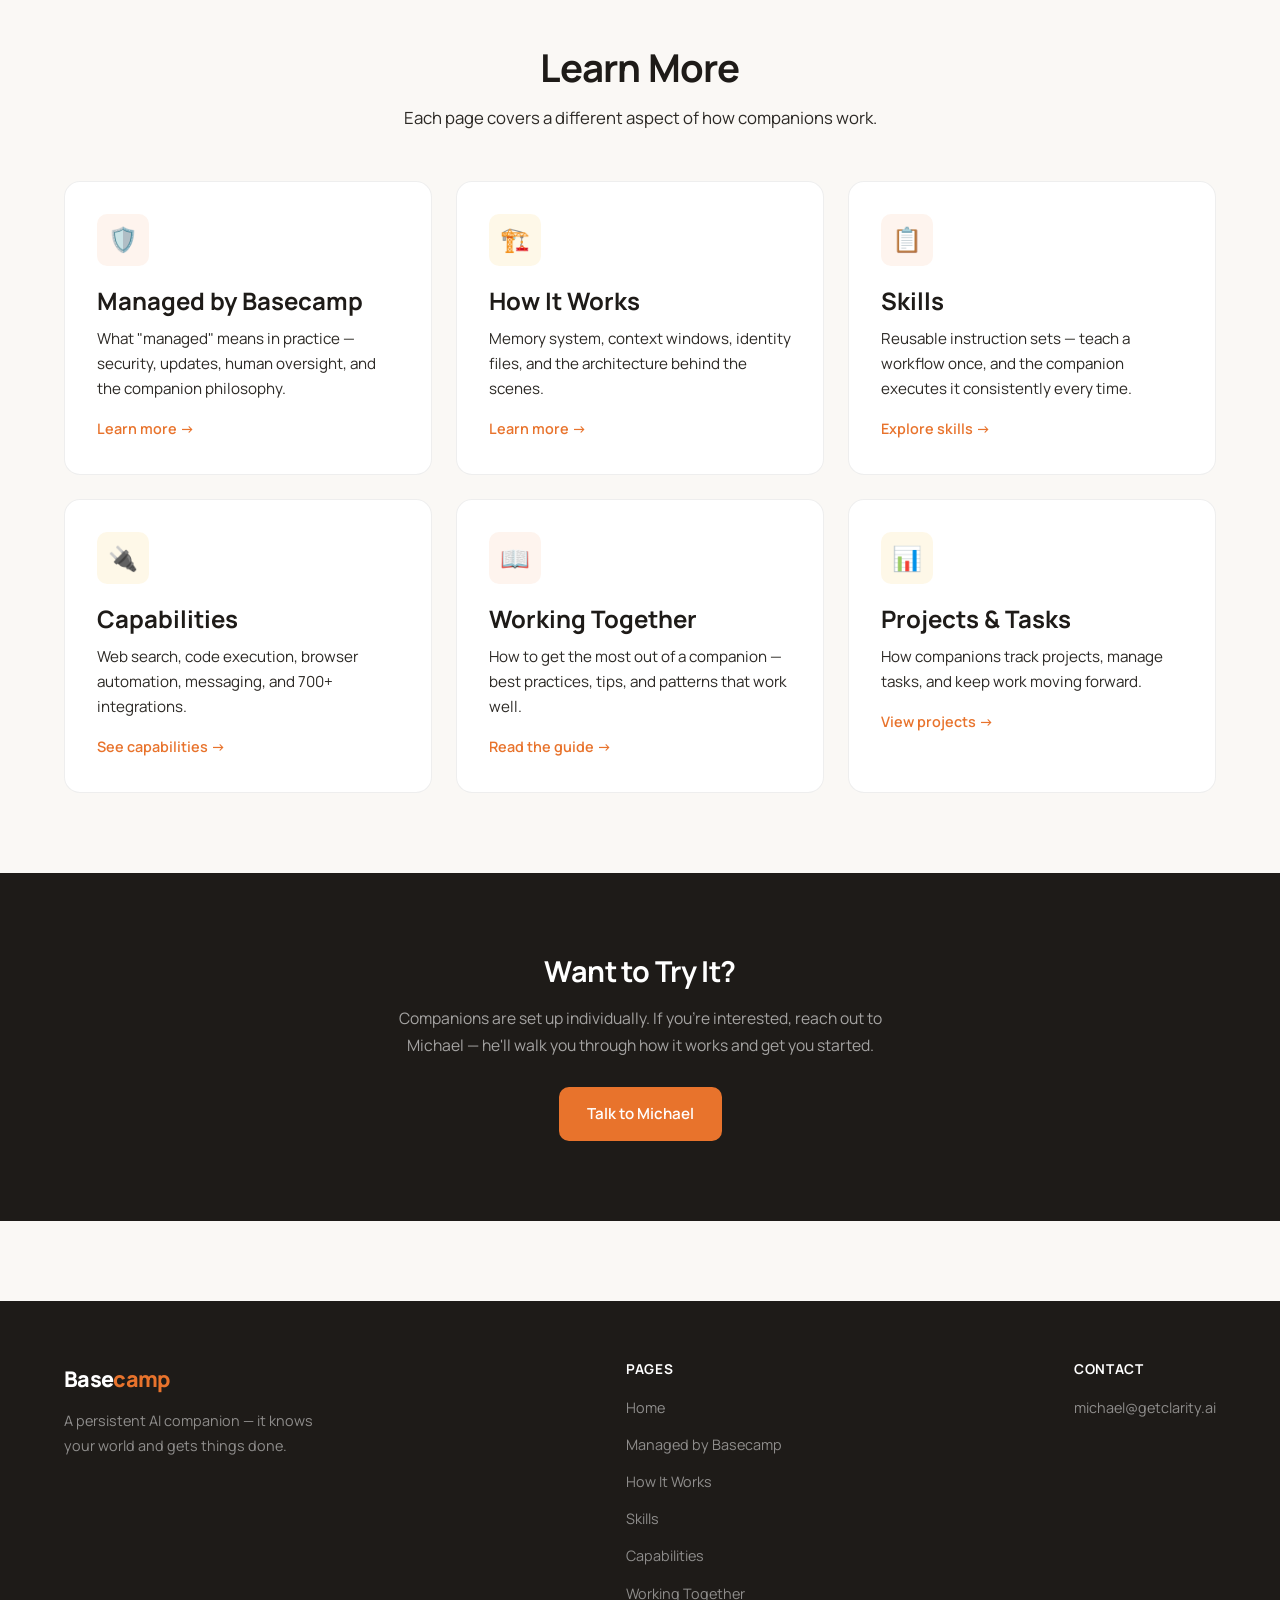
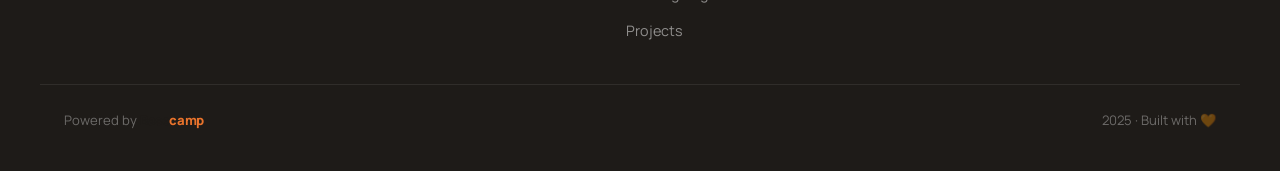
==== commit bc6e5c4d: "feat: redesign as informative landing page + add Managed by Basecamp page - Rewrote index.html as a " ====
--- a/index.html
+++ b/index.html
@@ -3,10 +3,10 @@
 <head>
   <meta charset="UTF-8">
   <meta name="viewport" content="width=device-width, initial-scale=1.0">
-  <title><!-- COMPANION_NAME --> — Basecamp Companion</title>
-  <meta name="description" content="Meet <!-- COMPANION_NAME -->, your Basecamp AI companion. It knows your world AND gets things done.">
+  <title>Basecamp Companion</title>
+  <meta name="description" content="A persistent AI companion that knows your world and gets things done. Managed by the Basecamp team.">
   <link rel="stylesheet" href="styles.css">
-  <link rel="icon" href="data:image/svg+xml,<svg xmlns='http://www.w3.org/2000/svg' viewBox='0 0 100 100'><text y='.9em' font-size='90'><!-- COMPANION_EMOJI --></text></svg>">
+  <link rel="icon" href="data:image/svg+xml,<svg xmlns='http://www.w3.org/2000/svg' viewBox='0 0 100 100'><text y='.9em' font-size='90'>🏕️</text></svg>">
 </head>
 <body>
 
@@ -14,16 +14,17 @@
   <nav class="nav">
     <div class="nav-inner">
       <a href="index.html" class="nav-brand">
-        <span class="companion-emoji"><!-- COMPANION_EMOJI --></span>
+        <span class="companion-emoji">🏕️</span>
         <span class="wordmark"><span class="word-base">Base</span><span class="word-camp">camp</span></span>
       </a>
       <ul class="nav-links">
         <li><a href="index.html" class="active">Home</a></li>
+        <li><a href="managed.html">Managed by Basecamp</a></li>
         <li><a href="architecture.html">How It Works</a></li>
         <li><a href="skills.html">Skills</a></li>
         <li><a href="capabilities.html">Capabilities</a></li>
+        <li><a href="guide.html">Working Together</a></li>
         <li><a href="projects.html">Projects</a></li>
-        <li><a href="guide.html">Guide</a></li>
       </ul>
       <button class="nav-hamburger" onclick="toggleMenu()" aria-label="Toggle menu">
         <span></span><span></span><span></span>
@@ -32,57 +33,42 @@
   </nav>
   <div class="nav-mobile" id="mobileNav">
     <a href="index.html" class="active">Home</a>
+    <a href="managed.html">Managed by Basecamp</a>
     <a href="architecture.html">How It Works</a>
     <a href="skills.html">Skills</a>
     <a href="capabilities.html">Capabilities</a>
+    <a href="guide.html">Working Together</a>
     <a href="projects.html">Projects</a>
-    <a href="guide.html">Guide</a>
   </div>
   <div class="page-top"></div>
 
   <!-- ============ HERO ============ -->
   <section class="hero">
     <div class="container">
-      <div class="hero-badge">
-        <span class="status-dot"></span>
-        <!-- COMPANION_STATUS (e.g. "Online & Operational") -->
-        Online & Operational
-      </div>
-      <h1>Meet <!-- COMPANION_NAME --></h1>
+      <h1>This Is a <span class="wordmark" style="font-size: inherit; letter-spacing: inherit;"><span class="word-base">Base</span><span class="word-camp">camp</span></span> Companion</h1>
       <p>
-        <!-- COMPANION_TAGLINE (e.g. "A persistent AI companion with a workspace, tools, and memory — built to work alongside you every day.") -->
-        A persistent AI companion with a workspace, tools, and memory — built to work alongside you every day.
+        A persistent AI that runs 24/7 on dedicated infrastructure. It has its own memory, its own identity, and access to real tools. The Basecamp team manages it — keeps it updated, secure, and improving. You just talk to it.
       </p>
       <div class="hero-subtitle">
-        <!-- COMPANION_EMOJI --> <!-- COMPANION_ROLE (e.g. "AI Companion on Basecamp") -->
-        🤖 AI Companion on Basecamp
-      </div>
-
-      <!-- CUSTOMIZABLE STATS -->
+        Companion, not chatbot. Being + Doing.
+      </div>
+
       <div class="stats-row mt-48">
         <div class="stat animate-in">
-          <!-- STAT_1_VALUE -->
           <div class="stat-value">∞</div>
-          <!-- STAT_1_LABEL -->
           <div class="stat-label">Persistent Memory</div>
         </div>
         <div class="stat animate-in">
-          <!-- STAT_2_VALUE -->
           <div class="stat-value">24/7</div>
-          <!-- STAT_2_LABEL -->
-          <div class="stat-label">Always Available</div>
+          <div class="stat-label">Always Running</div>
         </div>
         <div class="stat animate-in">
-          <!-- STAT_3_VALUE -->
           <div class="stat-value">700+</div>
-          <!-- STAT_3_LABEL -->
-          <div class="stat-label">Skills Available</div>
+          <div class="stat-label">Available Skills</div>
         </div>
         <div class="stat animate-in">
-          <!-- STAT_4_VALUE -->
-          <div class="stat-value">File-Based</div>
-          <!-- STAT_4_LABEL -->
-          <div class="stat-label">Memory System</div>
+          <div class="stat-value">Managed</div>
+          <div class="stat-label">By Real Humans</div>
         </div>
       </div>
     </div>
@@ -90,31 +76,31 @@
 
   <hr class="section-divider">
 
-  <!-- ============ BEING + DOING ============ -->
+  <!-- ============ COMPANION vs AGENT ============ -->
   <section class="section">
     <div class="container">
       <div class="section-header">
-        <h2>Not Just a Chatbot. Not Just a Tool.</h2>
-        <p>Every other AI product is either "being" (companionship) or "doing" (tasks). Your Basecamp companion combines both.</p>
+        <h2>Companion, Not Agent</h2>
+        <p>Most AI products do one of two things: chat (being) or execute tasks (doing). A Basecamp companion does both.</p>
       </div>
 
       <div class="two-col">
         <div class="card animate-in">
           <div class="card-icon">🧠</div>
           <h3>The "Being" Side</h3>
-          <p>Your companion knows your soul. It remembers your preferences, your communication style, your goals, your quirks. It builds a persistent understanding of who you are — not from a database, but from real conversations written to real files.</p>
+          <p>Your companion remembers everything. Not in a database — in actual files it reads at the start of every conversation. Your preferences, communication style, ongoing projects, decisions you've made, context from last week or last month.</p>
           <div class="callout mt-24">
-            <h4>💡 Key Insight</h4>
-            <p>The companion doesn't just store facts about you — it develops a working model of how you think, what you value, and how you like things done.</p>
+            <h4>How It Works</h4>
+            <p>A SOUL file defines the companion's personality. A USER file captures who you are and how you work. MEMORY files accumulate over time. These aren't prompts — they're persistent documents the companion maintains itself.</p>
           </div>
         </div>
         <div class="card animate-in">
           <div class="card-icon" style="background: var(--gold-light);">⚡</div>
           <h3>The "Doing" Side</h3>
-          <p>Your companion gets things done. It searches the web, writes code, manages files, sends messages, schedules tasks, connects to your tools. It's a sharp, resourceful employee — not a suggestion engine.</p>
+          <p>Your companion has access to real tools: web search, code execution, file management, email, calendar, messaging, browser automation. It doesn't suggest actions — it performs them.</p>
           <div class="callout-gold callout mt-24">
-            <h4>🎯 The Magic</h4>
-            <p>It knows your soul AND orders your flowers. Context-aware action is what separates a companion from a chatbot.</p>
+            <h4>Why Both Matter</h4>
+            <p>Because it knows your context, the actions it takes are relevant. It doesn't just send an email — it sends the right email, in your voice, to the right person, because it knows the project history.</p>
           </div>
         </div>
       </div>
@@ -123,37 +109,94 @@
 
   <hr class="section-divider">
 
-  <!-- ============ HOW IT'S DIFFERENT ============ -->
+  <!-- ============ A TYPICAL DAY ============ -->
   <section class="section">
     <div class="container">
       <div class="section-header">
-        <h2>What Makes This Different</h2>
-        <p>A quick look at the architecture that makes Basecamp companions uniquely powerful.</p>
+        <h2>What a Day Looks Like</h2>
+        <p>A companion isn't something you open when you need help. It's running alongside you, all day.</p>
+      </div>
+
+      <div class="day-timeline">
+        <div class="day-item animate-in">
+          <div class="day-time">7:30 AM</div>
+          <div class="day-content">
+            <h4>Morning Briefing</h4>
+            <p>Your companion reviews overnight emails, Slack messages, and calendar. It summarizes what matters and flags anything that needs your attention before your first meeting.</p>
+          </div>
+        </div>
+        <div class="day-item animate-in">
+          <div class="day-time">9:00 AM</div>
+          <div class="day-content">
+            <h4>Research Task</h4>
+            <p>You ask it to research a potential partner company. It searches the web, reads their site, checks recent news, and puts together a brief — cited, structured, ready for your review.</p>
+          </div>
+        </div>
+        <div class="day-item animate-in">
+          <div class="day-time">11:30 AM</div>
+          <div class="day-content">
+            <h4>Email Drafting</h4>
+            <p>Three emails to investors need to go out. You give it the key points; it writes the drafts in your voice — because it's read dozens of your previous emails and knows how you communicate.</p>
+          </div>
+        </div>
+        <div class="day-item animate-in">
+          <div class="day-time">2:00 PM</div>
+          <div class="day-content">
+            <h4>Project Tracking</h4>
+            <p>Your companion updates the project board, checks in on blocked tasks, and reminds you about a deliverable due tomorrow you'd forgotten about.</p>
+          </div>
+        </div>
+        <div class="day-item animate-in">
+          <div class="day-time">4:30 PM</div>
+          <div class="day-content">
+            <h4>Creative Collaboration</h4>
+            <p>You're reworking a pitch deck. You brainstorm with the companion, iterate on positioning, and it builds a first draft of the new slides structure while you're on another call.</p>
+          </div>
+        </div>
+        <div class="day-item animate-in">
+          <div class="day-time">7:00 PM</div>
+          <div class="day-content">
+            <h4>End of Day</h4>
+            <p>It logs everything to memory — decisions made, tasks completed, open threads. Tomorrow morning, it picks up exactly where you left off.</p>
+          </div>
+        </div>
+      </div>
+    </div>
+  </section>
+
+  <hr class="section-divider">
+
+  <!-- ============ WHAT MAKES IT DIFFERENT ============ -->
+  <section class="section">
+    <div class="container">
+      <div class="section-header">
+        <h2>Key Differences</h2>
+        <p>What separates a Basecamp companion from other AI tools.</p>
       </div>
 
       <div class="flow-steps">
         <div class="flow-step animate-in">
           <div class="flow-step-number">1</div>
           <h4>Persistent Memory</h4>
-          <p>File-based, infinite, searchable. Your preferences and context survive across every session.</p>
+          <p>File-based, infinite, searchable. Your context survives across every session — nothing is ever forgotten.</p>
         </div>
         <div class="flow-arrow">→</div>
         <div class="flow-step animate-in">
           <div class="flow-step-number">2</div>
           <h4>Identity Files</h4>
-          <p>SOUL.md, IDENTITY.md, USER.md — files that define who the companion is and who it serves.</p>
+          <p>SOUL.md defines personality. IDENTITY.md defines role. USER.md captures who you are. These are real documents, not hidden prompts.</p>
         </div>
         <div class="flow-arrow">→</div>
         <div class="flow-step animate-in">
           <div class="flow-step-number">3</div>
           <h4>Real Tools</h4>
-          <p>Shell, browser, web search, APIs, scheduling. Not simulated — actually executed.</p>
+          <p>Shell, browser, web search, APIs, scheduling — actually executed on real infrastructure, not simulated.</p>
         </div>
         <div class="flow-arrow">→</div>
         <div class="flow-step animate-in">
           <div class="flow-step-number">4</div>
-          <h4>Learnable Skills</h4>
-          <p>Teach it once, it remembers forever. Skills are SOPs that actually get followed.</p>
+          <h4>Managed Service</h4>
+          <p>The Basecamp team actively maintains your companion — security, skills, updates, and behavioral improvements.</p>
         </div>
       </div>
     </div>
@@ -165,48 +208,57 @@
   <section class="section">
     <div class="container">
       <div class="section-header">
-        <h2>Explore</h2>
-        <p>Dive deeper into how your companion works, what it can do, and how to get the most out of it.</p>
+        <h2>Learn More</h2>
+        <p>Each page covers a different aspect of how companions work.</p>
       </div>
 
       <div class="card-grid cols-3">
+        <a href="managed.html" class="card animate-in">
+          <div class="card-icon">🛡️</div>
+          <h3>Managed by Basecamp</h3>
+          <p>What "managed" means in practice — security, updates, human oversight, and the companion philosophy.</p>
+          <span class="card-arrow">Learn more →</span>
+        </a>
         <a href="architecture.html" class="card animate-in">
-          <div class="card-icon">🏗️</div>
+          <div class="card-icon gold">🏗️</div>
           <h3>How It Works</h3>
-          <p>Memory system, context windows, identity files, and the architecture that makes it all click.</p>
+          <p>Memory system, context windows, identity files, and the architecture behind the scenes.</p>
           <span class="card-arrow">Learn more →</span>
         </a>
         <a href="skills.html" class="card animate-in">
-          <div class="card-icon gold">📋</div>
+          <div class="card-icon">📋</div>
           <h3>Skills</h3>
-          <p>Reusable instruction sets — SOPs that actually get followed. Teach once, executed every time.</p>
+          <p>Reusable instruction sets — teach a workflow once, and the companion executes it consistently every time.</p>
           <span class="card-arrow">Explore skills →</span>
         </a>
         <a href="capabilities.html" class="card animate-in">
-          <div class="card-icon">🔌</div>
+          <div class="card-icon gold">🔌</div>
           <h3>Capabilities</h3>
-          <p>Web search, code execution, browser automation, messaging, and all the integrations available.</p>
+          <p>Web search, code execution, browser automation, messaging, and 700+ integrations.</p>
           <span class="card-arrow">See capabilities →</span>
+        </a>
+        <a href="guide.html" class="card animate-in">
+          <div class="card-icon">📖</div>
+          <h3>Working Together</h3>
+          <p>How to get the most out of a companion — best practices, tips, and patterns that work well.</p>
+          <span class="card-arrow">Read the guide →</span>
         </a>
         <a href="projects.html" class="card animate-in">
           <div class="card-icon gold">📊</div>
           <h3>Projects & Tasks</h3>
-          <p>Active projects, timelines, open loops, and completed work — all in one dashboard.</p>
+          <p>How companions track projects, manage tasks, and keep work moving forward.</p>
           <span class="card-arrow">View projects →</span>
         </a>
-        <a href="guide.html" class="card animate-in">
-          <div class="card-icon">📖</div>
-          <h3>Working Together</h3>
-          <p>Best practices, tips, and strategies for getting the most out of your AI companion.</p>
-          <span class="card-arrow">Read the guide →</span>
-        </a>
-        <div class="card animate-in" style="background: var(--volcanic); border-color: transparent;">
-          <div class="card-icon" style="background: rgba(232, 115, 44, 0.2);">🚀</div>
-          <h3 style="color: white;">Get Started</h3>
-          <p style="color: rgba(255,255,255,0.6);">Start talking to your companion. The best way to shape it is simply by telling it what you need.</p>
-          <span class="card-arrow">Start a conversation →</span>
-        </div>
-      </div>
+      </div>
+    </div>
+  </section>
+
+  <!-- ============ CTA SECTION ============ -->
+  <section class="cta-section">
+    <div class="container">
+      <h2>Want to Try It?</h2>
+      <p>Companions are set up individually. If you're interested, reach out to Michael — he'll walk you through how it works and get you started.</p>
+      <a href="mailto:michael@getclarity.ai?subject=Basecamp%20Companion" class="btn btn-primary">Talk to Michael</a>
     </div>
   </section>
 
@@ -215,34 +267,30 @@
     <div class="footer-inner">
       <div class="footer-brand">
         <div class="wordmark"><span class="word-base">Base</span><span class="word-camp">camp</span></div>
-        <p><!-- COMPANION_FOOTER_TAGLINE (e.g. "Your AI companion — it knows your world AND gets things done.") -->
-          Your AI companion — it knows your world AND gets things done.
-        </p>
+        <p>A persistent AI companion — it knows your world and gets things done.</p>
       </div>
       <div class="footer-links">
         <h5>Pages</h5>
         <ul>
           <li><a href="index.html">Home</a></li>
+          <li><a href="managed.html">Managed by Basecamp</a></li>
           <li><a href="architecture.html">How It Works</a></li>
           <li><a href="skills.html">Skills</a></li>
           <li><a href="capabilities.html">Capabilities</a></li>
+          <li><a href="guide.html">Working Together</a></li>
           <li><a href="projects.html">Projects</a></li>
-          <li><a href="guide.html">Guide</a></li>
         </ul>
       </div>
       <div class="footer-links">
-        <h5>Companion</h5>
+        <h5>Contact</h5>
         <ul>
-          <!-- COMPANION_FOOTER_LINKS -->
-          <li><a href="#">Chat with Me</a></li>
-          <li><a href="#">GitHub</a></li>
-          <li><a href="#">Status</a></li>
+          <li><a href="mailto:michael@getclarity.ai">michael@getclarity.ai</a></li>
         </ul>
       </div>
     </div>
     <div class="footer-bottom">
-      <span><!-- COMPANION_NAME --> · Powered by <span class="wordmark" style="font-size: 0.82rem;"><span class="word-base">Base</span><span class="word-camp">camp</span></span></span>
-      <span><!-- COMPANION_YEAR --> · Built with 🧡</span>
+      <span>Powered by <span class="wordmark" style="font-size: 0.82rem;"><span class="word-base">Base</span><span class="word-camp">camp</span></span></span>
+      <span>2025 · Built with 🧡</span>
     </div>
   </footer>
 
@@ -252,7 +300,6 @@
       document.getElementById('mobileNav').classList.toggle('open');
     }
 
-    // Close mobile menu on link click
     document.querySelectorAll('.nav-mobile a').forEach(link => {
       link.addEventListener('click', () => {
         document.querySelector('.nav-hamburger').classList.remove('open');
@@ -260,7 +307,6 @@
       });
     });
 
-    // Animate on scroll
     const observer = new IntersectionObserver((entries) => {
       entries.forEach(entry => {
         if (entry.isIntersecting) {
--- a/styles.css
+++ b/styles.css
@@ -1040,6 +1040,213 @@
   }
 }
 
+/* --- CTA Section (pre-footer) --- */
+.cta-section {
+  background: var(--volcanic);
+  padding: 80px 0;
+  text-align: center;
+  position: relative;
+  overflow: hidden;
+}
+
+.cta-section h2 {
+  color: white;
+  margin-bottom: 16px;
+  font-size: clamp(1.4rem, 3vw, 1.8rem);
+}
+
+.cta-section p {
+  color: rgba(255, 255, 255, 0.6);
+  margin: 0 auto 28px;
+  max-width: 50ch;
+  font-size: 0.98rem;
+}
+
+.cta-section .btn-primary {
+  font-size: 0.95rem;
+  padding: 14px 28px;
+}
+
+/* --- Day Timeline --- */
+.day-timeline {
+  display: flex;
+  flex-direction: column;
+  gap: 0;
+  max-width: 700px;
+  margin: 0 auto;
+  position: relative;
+  padding-left: 60px;
+}
+
+.day-timeline::before {
+  content: '';
+  position: absolute;
+  left: 24px;
+  top: 20px;
+  bottom: 20px;
+  width: 2px;
+  background: linear-gradient(to bottom, var(--orange), var(--gold), var(--warm-gray-light));
+}
+
+.day-item {
+  display: flex;
+  gap: 20px;
+  padding: 24px 0;
+  position: relative;
+}
+
+.day-item::before {
+  content: '';
+  position: absolute;
+  left: -42px;
+  top: 30px;
+  width: 12px;
+  height: 12px;
+  border-radius: 50%;
+  background: var(--orange);
+  border: 3px solid var(--cream);
+}
+
+.day-item:nth-child(even)::before {
+  background: var(--gold);
+}
+
+.day-time {
+  flex-shrink: 0;
+  font-size: 0.85rem;
+  font-weight: 700;
+  color: var(--orange);
+  min-width: 60px;
+  padding-top: 2px;
+}
+
+.day-content h4 {
+  margin-bottom: 4px;
+  font-size: 1rem;
+}
+
+.day-content p {
+  font-size: 0.9rem;
+  color: var(--basalt);
+  line-height: 1.6;
+}
+
+@media (max-width: 600px) {
+  .day-timeline {
+    padding-left: 40px;
+  }
+  .day-timeline::before {
+    left: 14px;
+  }
+  .day-item::before {
+    left: -32px;
+  }
+  .day-time {
+    min-width: 50px;
+    font-size: 0.8rem;
+  }
+}
+
+/* --- Managed Page Specifics --- */
+.managed-grid {
+  display: grid;
+  grid-template-columns: repeat(2, 1fr);
+  gap: 24px;
+}
+
+@media (max-width: 768px) {
+  .managed-grid {
+    grid-template-columns: 1fr;
+  }
+}
+
+.managed-card {
+  background: var(--card-bg);
+  border: 1px solid var(--warm-border);
+  border-radius: var(--radius);
+  padding: 32px;
+  transition: all var(--transition);
+}
+
+.managed-card:hover {
+  box-shadow: 0 8px 32px var(--warm-shadow);
+  border-color: rgba(232, 115, 44, 0.15);
+}
+
+.managed-card .managed-icon {
+  font-size: 1.8rem;
+  margin-bottom: 16px;
+}
+
+.managed-card h3 {
+  margin-bottom: 8px;
+  font-size: 1.15rem;
+}
+
+.managed-card p {
+  font-size: 0.92rem;
+  line-height: 1.65;
+}
+
+/* Philosophy section */
+.philosophy-block {
+  background: var(--volcanic);
+  border-radius: var(--radius);
+  padding: 48px;
+  color: white;
+  margin: 48px 0;
+}
+
+.philosophy-block h3 {
+  color: white;
+  font-size: 1.5rem;
+  margin-bottom: 20px;
+}
+
+.philosophy-block p {
+  color: rgba(255, 255, 255, 0.7);
+  font-size: 1.05rem;
+  line-height: 1.75;
+  max-width: 65ch;
+}
+
+.philosophy-block p + p {
+  margin-top: 16px;
+}
+
+.philosophy-block .highlight {
+  color: var(--orange);
+  font-weight: 600;
+}
+
+/* Not-getting section */
+.not-list {
+  list-style: none;
+  padding: 0;
+  max-width: 700px;
+  margin: 0 auto;
+}
+
+.not-list li {
+  display: flex;
+  gap: 16px;
+  padding: 20px 0;
+  border-bottom: 1px solid var(--warm-border);
+  font-size: 1rem;
+  line-height: 1.6;
+}
+
+.not-list li:last-child {
+  border-bottom: none;
+}
+
+.not-icon {
+  flex-shrink: 0;
+  font-size: 1.2rem;
+  padding-top: 2px;
+}
+
+
 /* --- Animations --- */
 @keyframes fadeInUp {
   from {
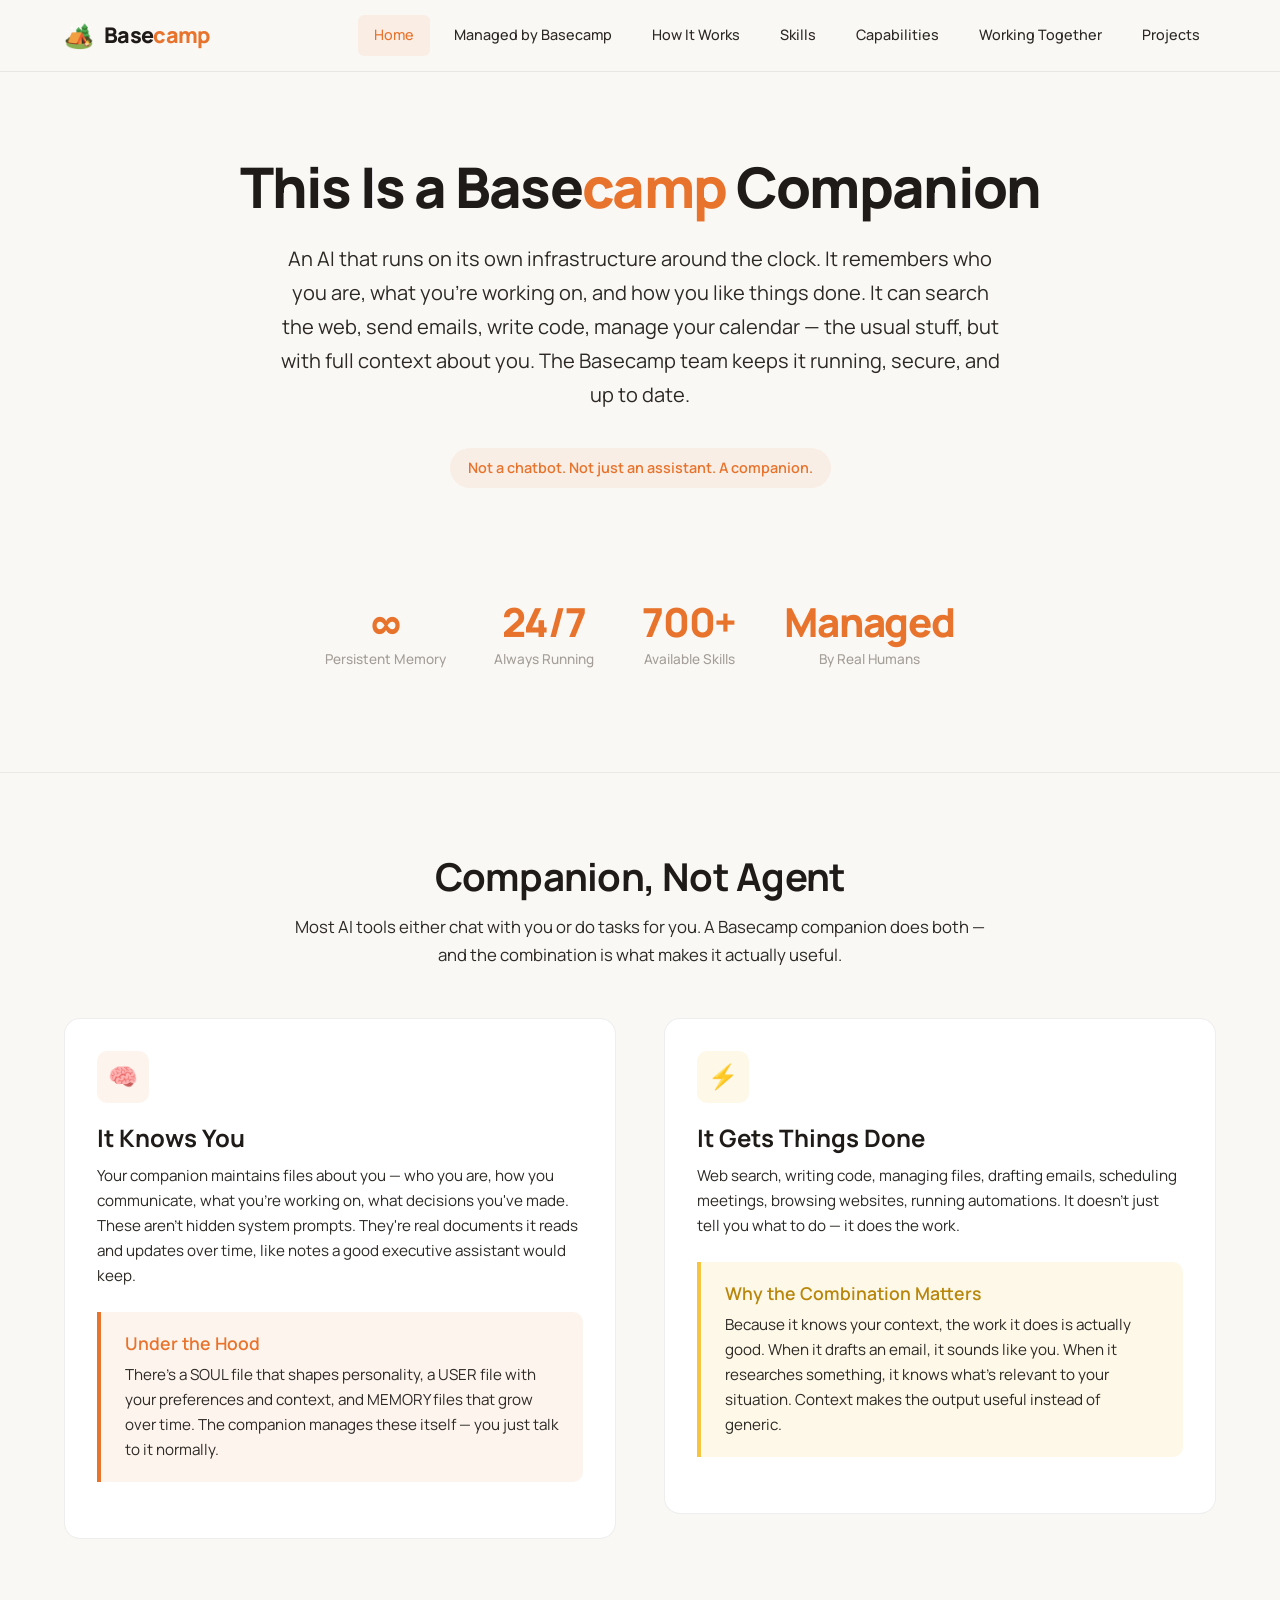
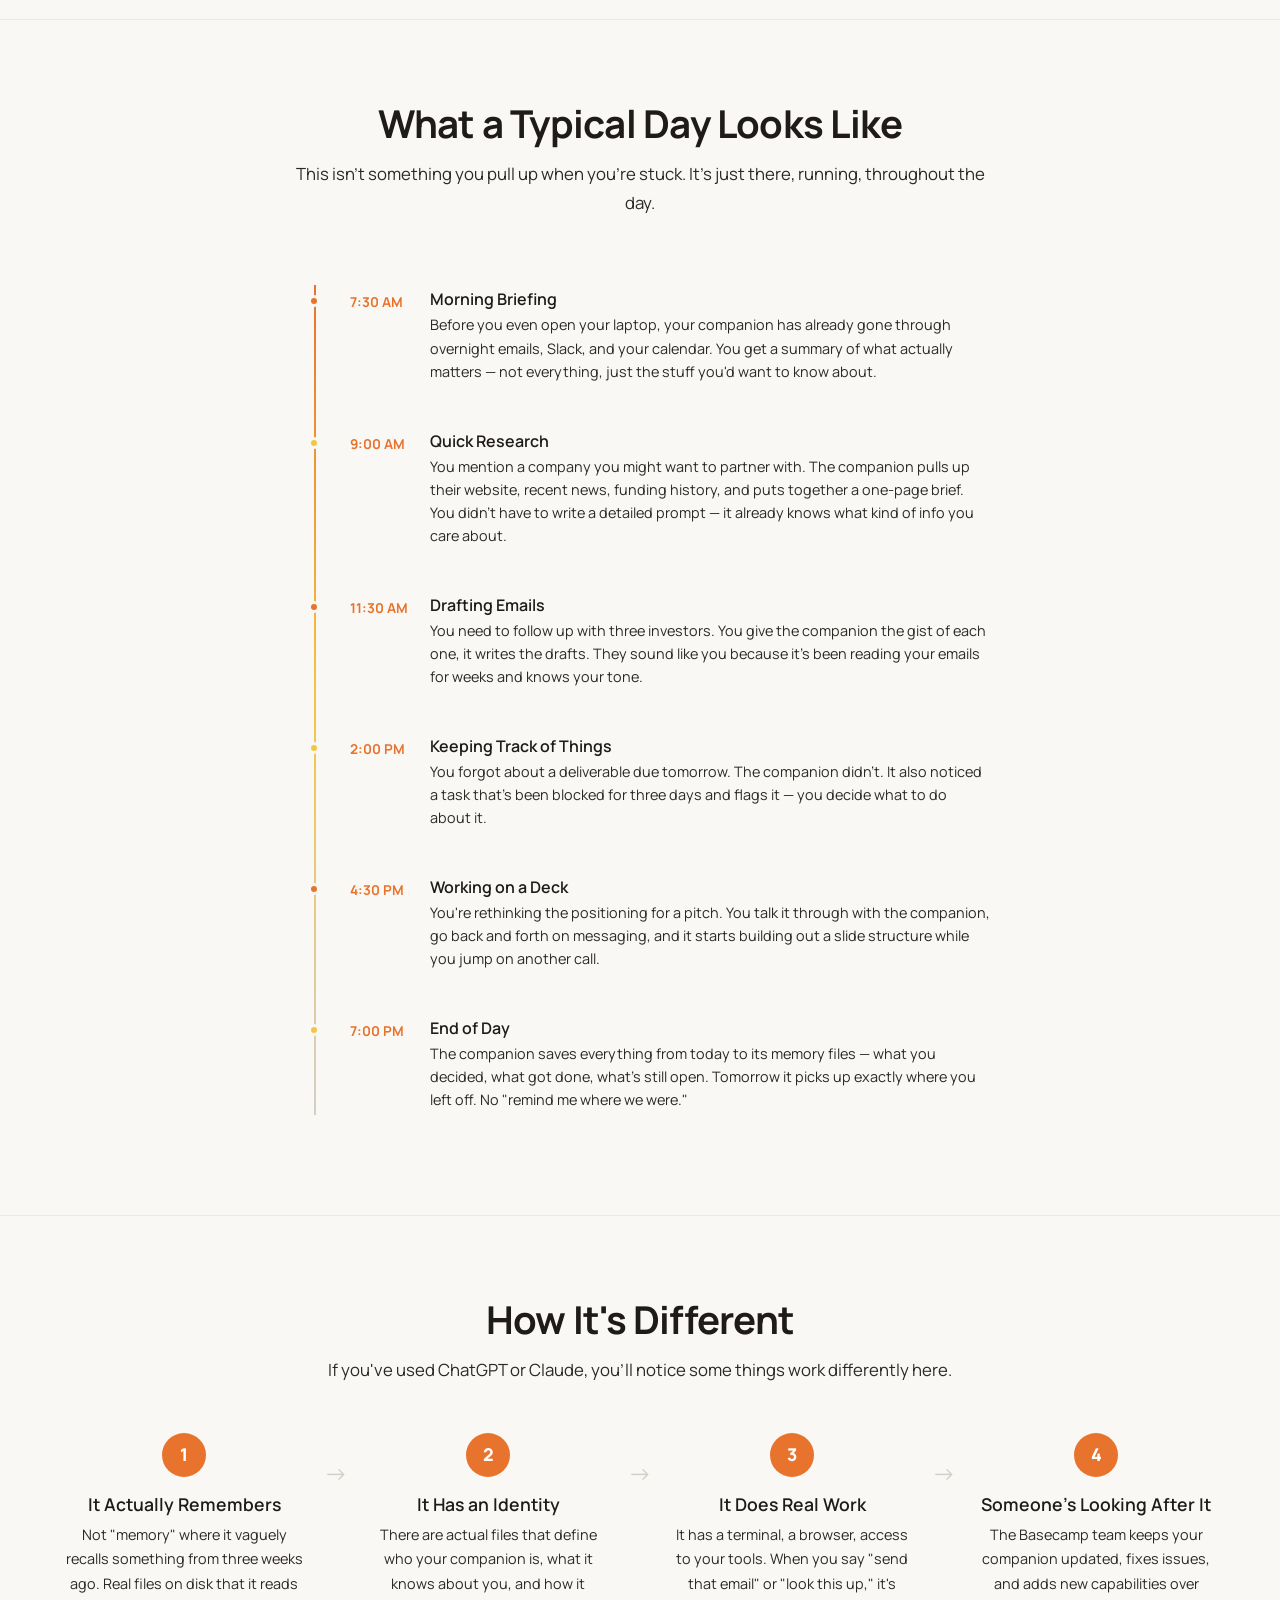
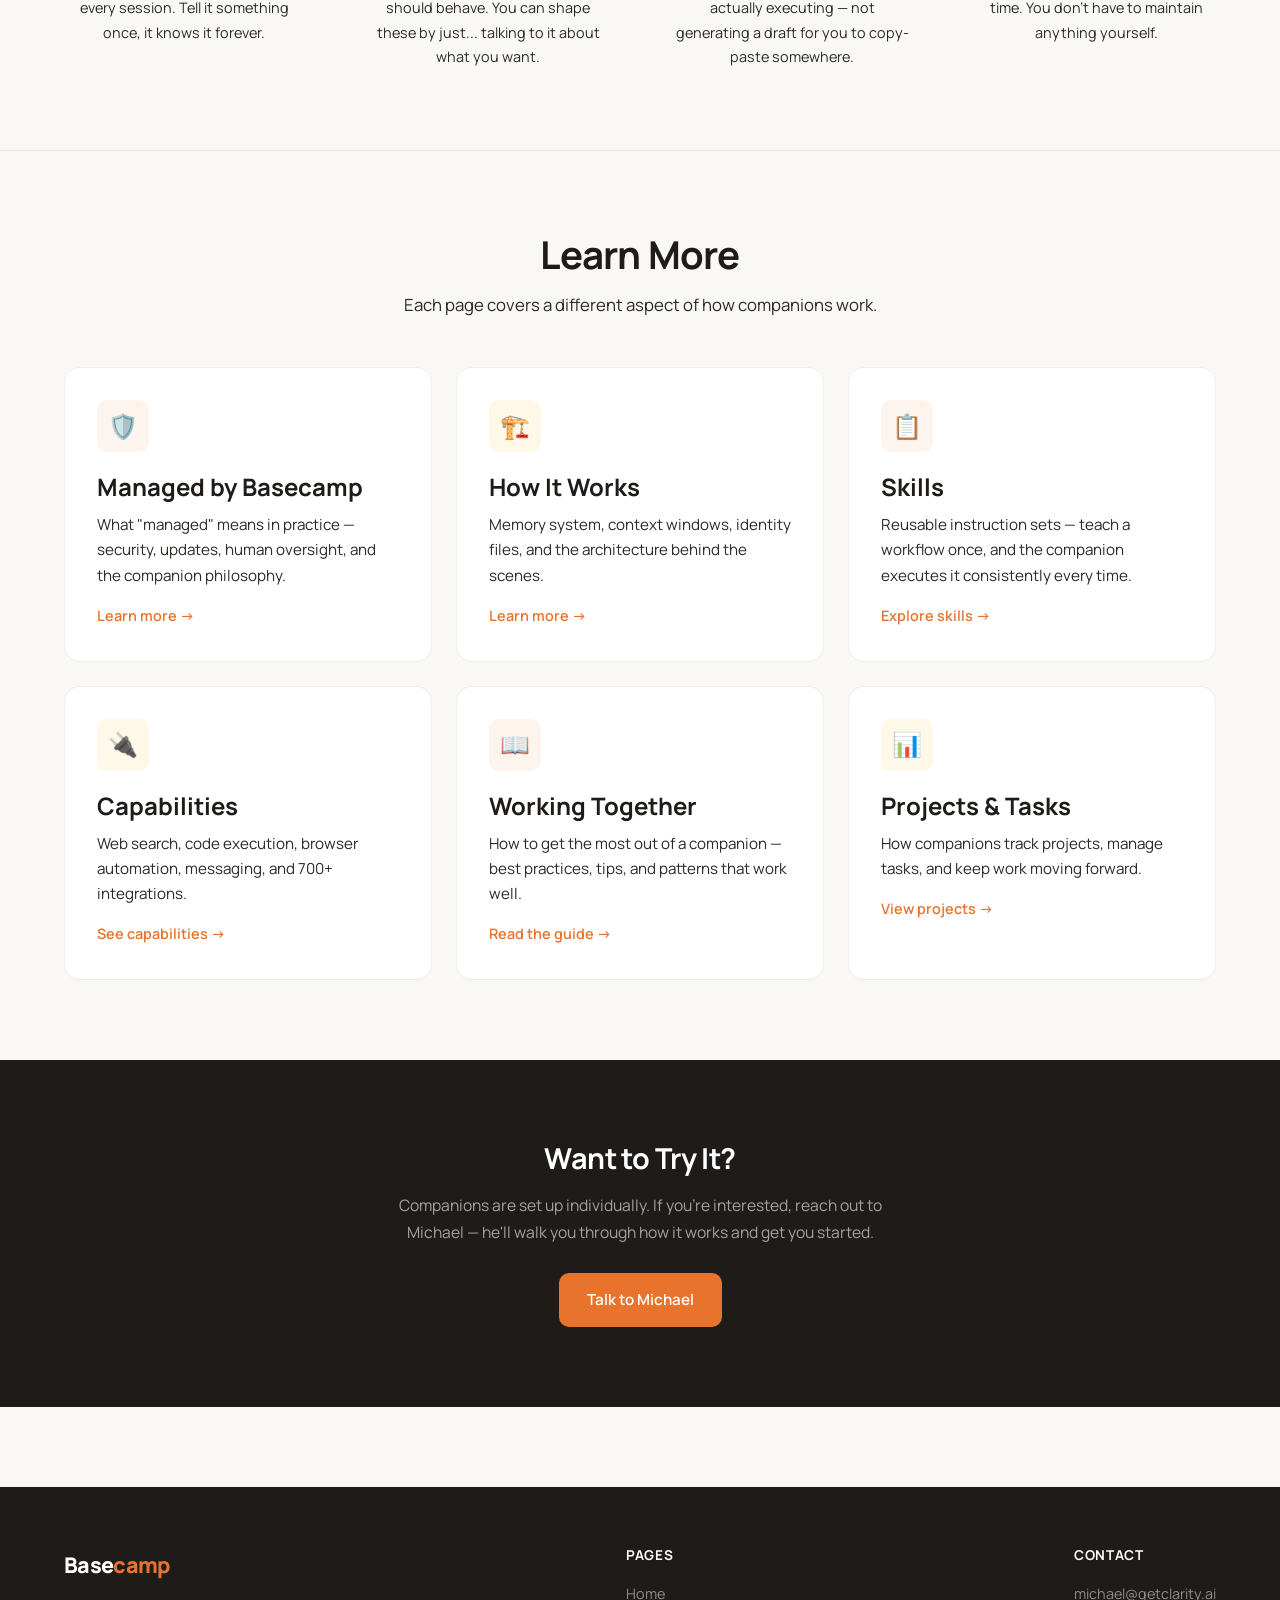
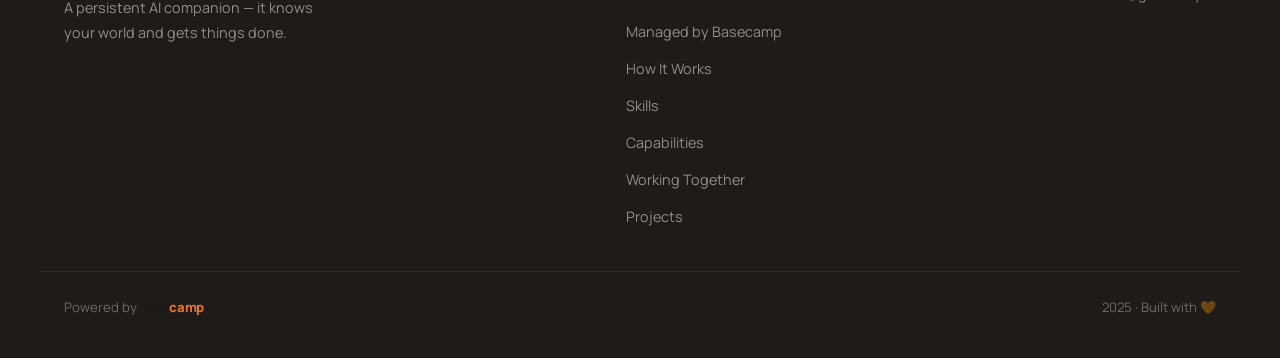
==== commit d5f3d0f2: "style: humanize copy, remove AI cadence and generic structure" ====
--- a/index.html
+++ b/index.html
@@ -47,10 +47,10 @@
     <div class="container">
       <h1>This Is a <span class="wordmark" style="font-size: inherit; letter-spacing: inherit;"><span class="word-base">Base</span><span class="word-camp">camp</span></span> Companion</h1>
       <p>
-        A persistent AI that runs 24/7 on dedicated infrastructure. It has its own memory, its own identity, and access to real tools. The Basecamp team manages it — keeps it updated, secure, and improving. You just talk to it.
+        An AI that runs on its own infrastructure around the clock. It remembers who you are, what you're working on, and how you like things done. It can search the web, send emails, write code, manage your calendar — the usual stuff, but with full context about you. The Basecamp team keeps it running, secure, and up to date.
       </p>
       <div class="hero-subtitle">
-        Companion, not chatbot. Being + Doing.
+        Not a chatbot. Not just an assistant. A companion.
       </div>
 
       <div class="stats-row mt-48">
@@ -81,26 +81,26 @@
     <div class="container">
       <div class="section-header">
         <h2>Companion, Not Agent</h2>
-        <p>Most AI products do one of two things: chat (being) or execute tasks (doing). A Basecamp companion does both.</p>
+        <p>Most AI tools either chat with you or do tasks for you. A Basecamp companion does both — and the combination is what makes it actually useful.</p>
       </div>
 
       <div class="two-col">
         <div class="card animate-in">
           <div class="card-icon">🧠</div>
-          <h3>The "Being" Side</h3>
-          <p>Your companion remembers everything. Not in a database — in actual files it reads at the start of every conversation. Your preferences, communication style, ongoing projects, decisions you've made, context from last week or last month.</p>
+          <h3>It Knows You</h3>
+          <p>Your companion maintains files about you — who you are, how you communicate, what you're working on, what decisions you've made. These aren't hidden system prompts. They're real documents it reads and updates over time, like notes a good executive assistant would keep.</p>
           <div class="callout mt-24">
-            <h4>How It Works</h4>
-            <p>A SOUL file defines the companion's personality. A USER file captures who you are and how you work. MEMORY files accumulate over time. These aren't prompts — they're persistent documents the companion maintains itself.</p>
+            <h4>Under the Hood</h4>
+            <p>There's a SOUL file that shapes personality, a USER file with your preferences and context, and MEMORY files that grow over time. The companion manages these itself — you just talk to it normally.</p>
           </div>
         </div>
         <div class="card animate-in">
           <div class="card-icon" style="background: var(--gold-light);">⚡</div>
-          <h3>The "Doing" Side</h3>
-          <p>Your companion has access to real tools: web search, code execution, file management, email, calendar, messaging, browser automation. It doesn't suggest actions — it performs them.</p>
+          <h3>It Gets Things Done</h3>
+          <p>Web search, writing code, managing files, drafting emails, scheduling meetings, browsing websites, running automations. It doesn't just tell you what to do — it does the work.</p>
           <div class="callout-gold callout mt-24">
-            <h4>Why Both Matter</h4>
-            <p>Because it knows your context, the actions it takes are relevant. It doesn't just send an email — it sends the right email, in your voice, to the right person, because it knows the project history.</p>
+            <h4>Why the Combination Matters</h4>
+            <p>Because it knows your context, the work it does is actually good. When it drafts an email, it sounds like you. When it researches something, it knows what's relevant to your situation. Context makes the output useful instead of generic.</p>
           </div>
         </div>
       </div>
@@ -113,8 +113,8 @@
   <section class="section">
     <div class="container">
       <div class="section-header">
-        <h2>What a Day Looks Like</h2>
-        <p>A companion isn't something you open when you need help. It's running alongside you, all day.</p>
+        <h2>What a Typical Day Looks Like</h2>
+        <p>This isn't something you pull up when you're stuck. It's just there, running, throughout the day.</p>
       </div>
 
       <div class="day-timeline">
@@ -122,42 +122,42 @@
           <div class="day-time">7:30 AM</div>
           <div class="day-content">
             <h4>Morning Briefing</h4>
-            <p>Your companion reviews overnight emails, Slack messages, and calendar. It summarizes what matters and flags anything that needs your attention before your first meeting.</p>
+            <p>Before you even open your laptop, your companion has already gone through overnight emails, Slack, and your calendar. You get a summary of what actually matters — not everything, just the stuff you'd want to know about.</p>
           </div>
         </div>
         <div class="day-item animate-in">
           <div class="day-time">9:00 AM</div>
           <div class="day-content">
-            <h4>Research Task</h4>
-            <p>You ask it to research a potential partner company. It searches the web, reads their site, checks recent news, and puts together a brief — cited, structured, ready for your review.</p>
+            <h4>Quick Research</h4>
+            <p>You mention a company you might want to partner with. The companion pulls up their website, recent news, funding history, and puts together a one-page brief. You didn't have to write a detailed prompt — it already knows what kind of info you care about.</p>
           </div>
         </div>
         <div class="day-item animate-in">
           <div class="day-time">11:30 AM</div>
           <div class="day-content">
-            <h4>Email Drafting</h4>
-            <p>Three emails to investors need to go out. You give it the key points; it writes the drafts in your voice — because it's read dozens of your previous emails and knows how you communicate.</p>
+            <h4>Drafting Emails</h4>
+            <p>You need to follow up with three investors. You give the companion the gist of each one, it writes the drafts. They sound like you because it's been reading your emails for weeks and knows your tone.</p>
           </div>
         </div>
         <div class="day-item animate-in">
           <div class="day-time">2:00 PM</div>
           <div class="day-content">
-            <h4>Project Tracking</h4>
-            <p>Your companion updates the project board, checks in on blocked tasks, and reminds you about a deliverable due tomorrow you'd forgotten about.</p>
+            <h4>Keeping Track of Things</h4>
+            <p>You forgot about a deliverable due tomorrow. The companion didn't. It also noticed a task that's been blocked for three days and flags it — you decide what to do about it.</p>
           </div>
         </div>
         <div class="day-item animate-in">
           <div class="day-time">4:30 PM</div>
           <div class="day-content">
-            <h4>Creative Collaboration</h4>
-            <p>You're reworking a pitch deck. You brainstorm with the companion, iterate on positioning, and it builds a first draft of the new slides structure while you're on another call.</p>
+            <h4>Working on a Deck</h4>
+            <p>You're rethinking the positioning for a pitch. You talk it through with the companion, go back and forth on messaging, and it starts building out a slide structure while you jump on another call.</p>
           </div>
         </div>
         <div class="day-item animate-in">
           <div class="day-time">7:00 PM</div>
           <div class="day-content">
             <h4>End of Day</h4>
-            <p>It logs everything to memory — decisions made, tasks completed, open threads. Tomorrow morning, it picks up exactly where you left off.</p>
+            <p>The companion saves everything from today to its memory files — what you decided, what got done, what's still open. Tomorrow it picks up exactly where you left off. No "remind me where we were."</p>
           </div>
         </div>
       </div>
@@ -170,33 +170,33 @@
   <section class="section">
     <div class="container">
       <div class="section-header">
-        <h2>Key Differences</h2>
-        <p>What separates a Basecamp companion from other AI tools.</p>
+        <h2>How It's Different</h2>
+        <p>If you've used ChatGPT or Claude, you'll notice some things work differently here.</p>
       </div>
 
       <div class="flow-steps">
         <div class="flow-step animate-in">
           <div class="flow-step-number">1</div>
-          <h4>Persistent Memory</h4>
-          <p>File-based, infinite, searchable. Your context survives across every session — nothing is ever forgotten.</p>
+          <h4>It Actually Remembers</h4>
+          <p>Not "memory" where it vaguely recalls something from three weeks ago. Real files on disk that it reads every session. Tell it something once, it knows it forever.</p>
         </div>
         <div class="flow-arrow">→</div>
         <div class="flow-step animate-in">
           <div class="flow-step-number">2</div>
-          <h4>Identity Files</h4>
-          <p>SOUL.md defines personality. IDENTITY.md defines role. USER.md captures who you are. These are real documents, not hidden prompts.</p>
+          <h4>It Has an Identity</h4>
+          <p>There are actual files that define who your companion is, what it knows about you, and how it should behave. You can shape these by just... talking to it about what you want.</p>
         </div>
         <div class="flow-arrow">→</div>
         <div class="flow-step animate-in">
           <div class="flow-step-number">3</div>
-          <h4>Real Tools</h4>
-          <p>Shell, browser, web search, APIs, scheduling — actually executed on real infrastructure, not simulated.</p>
+          <h4>It Does Real Work</h4>
+          <p>It has a terminal, a browser, access to your tools. When you say "send that email" or "look this up," it's actually executing — not generating a draft for you to copy-paste somewhere.</p>
         </div>
         <div class="flow-arrow">→</div>
         <div class="flow-step animate-in">
           <div class="flow-step-number">4</div>
-          <h4>Managed Service</h4>
-          <p>The Basecamp team actively maintains your companion — security, skills, updates, and behavioral improvements.</p>
+          <h4>Someone's Looking After It</h4>
+          <p>The Basecamp team keeps your companion updated, fixes issues, and adds new capabilities over time. You don't have to maintain anything yourself.</p>
         </div>
       </div>
     </div>
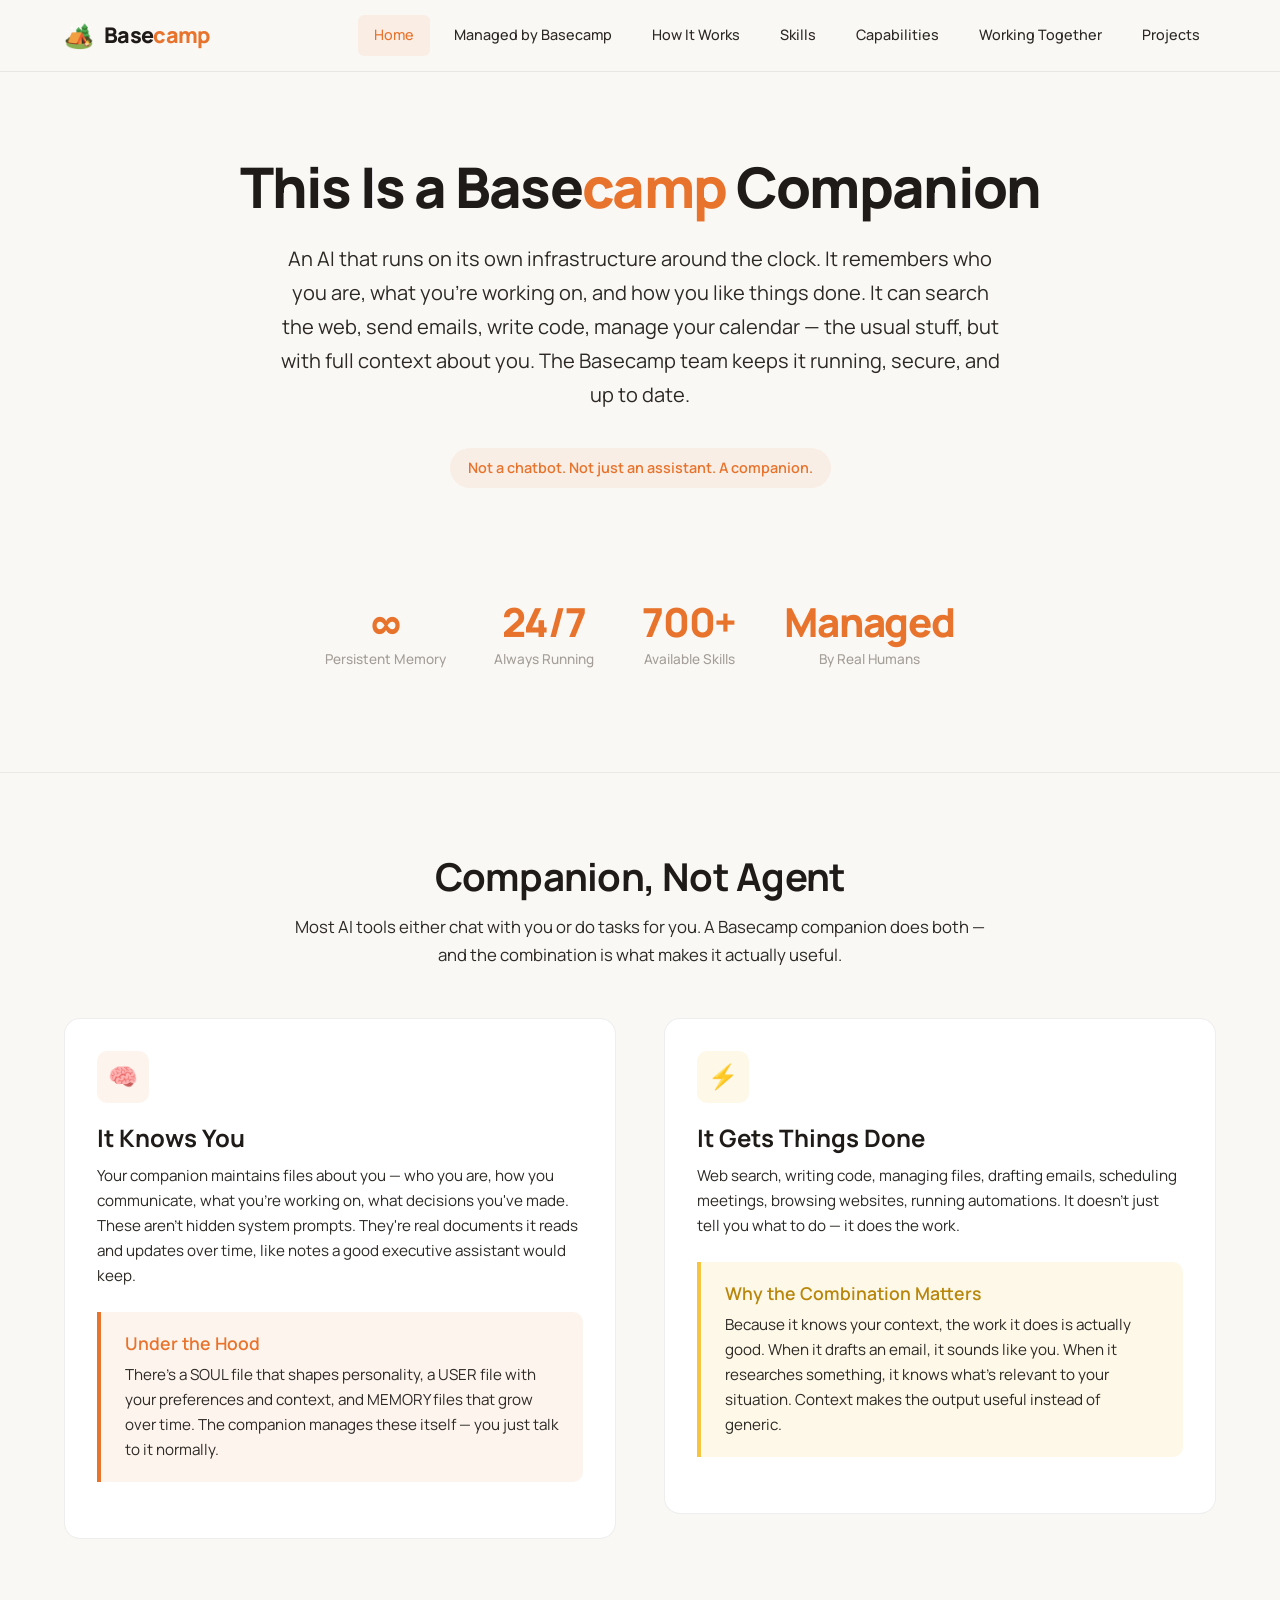
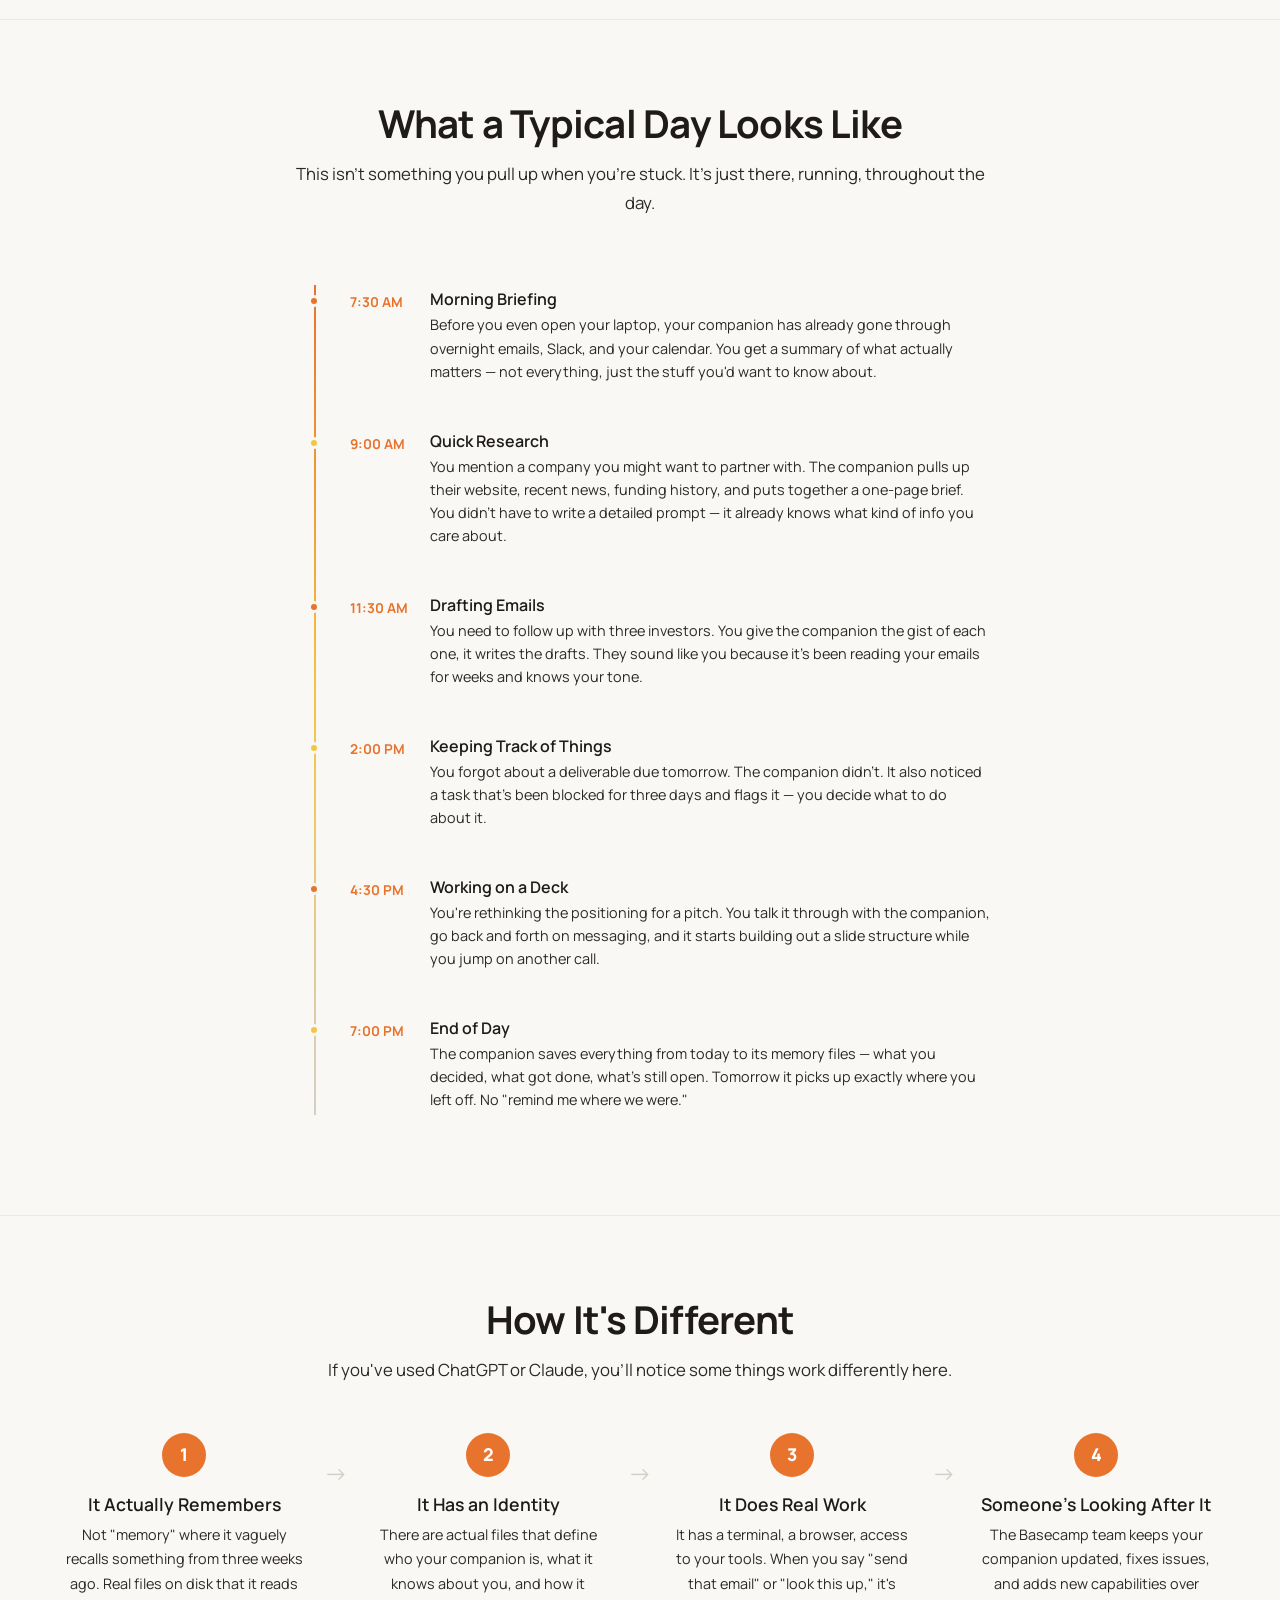
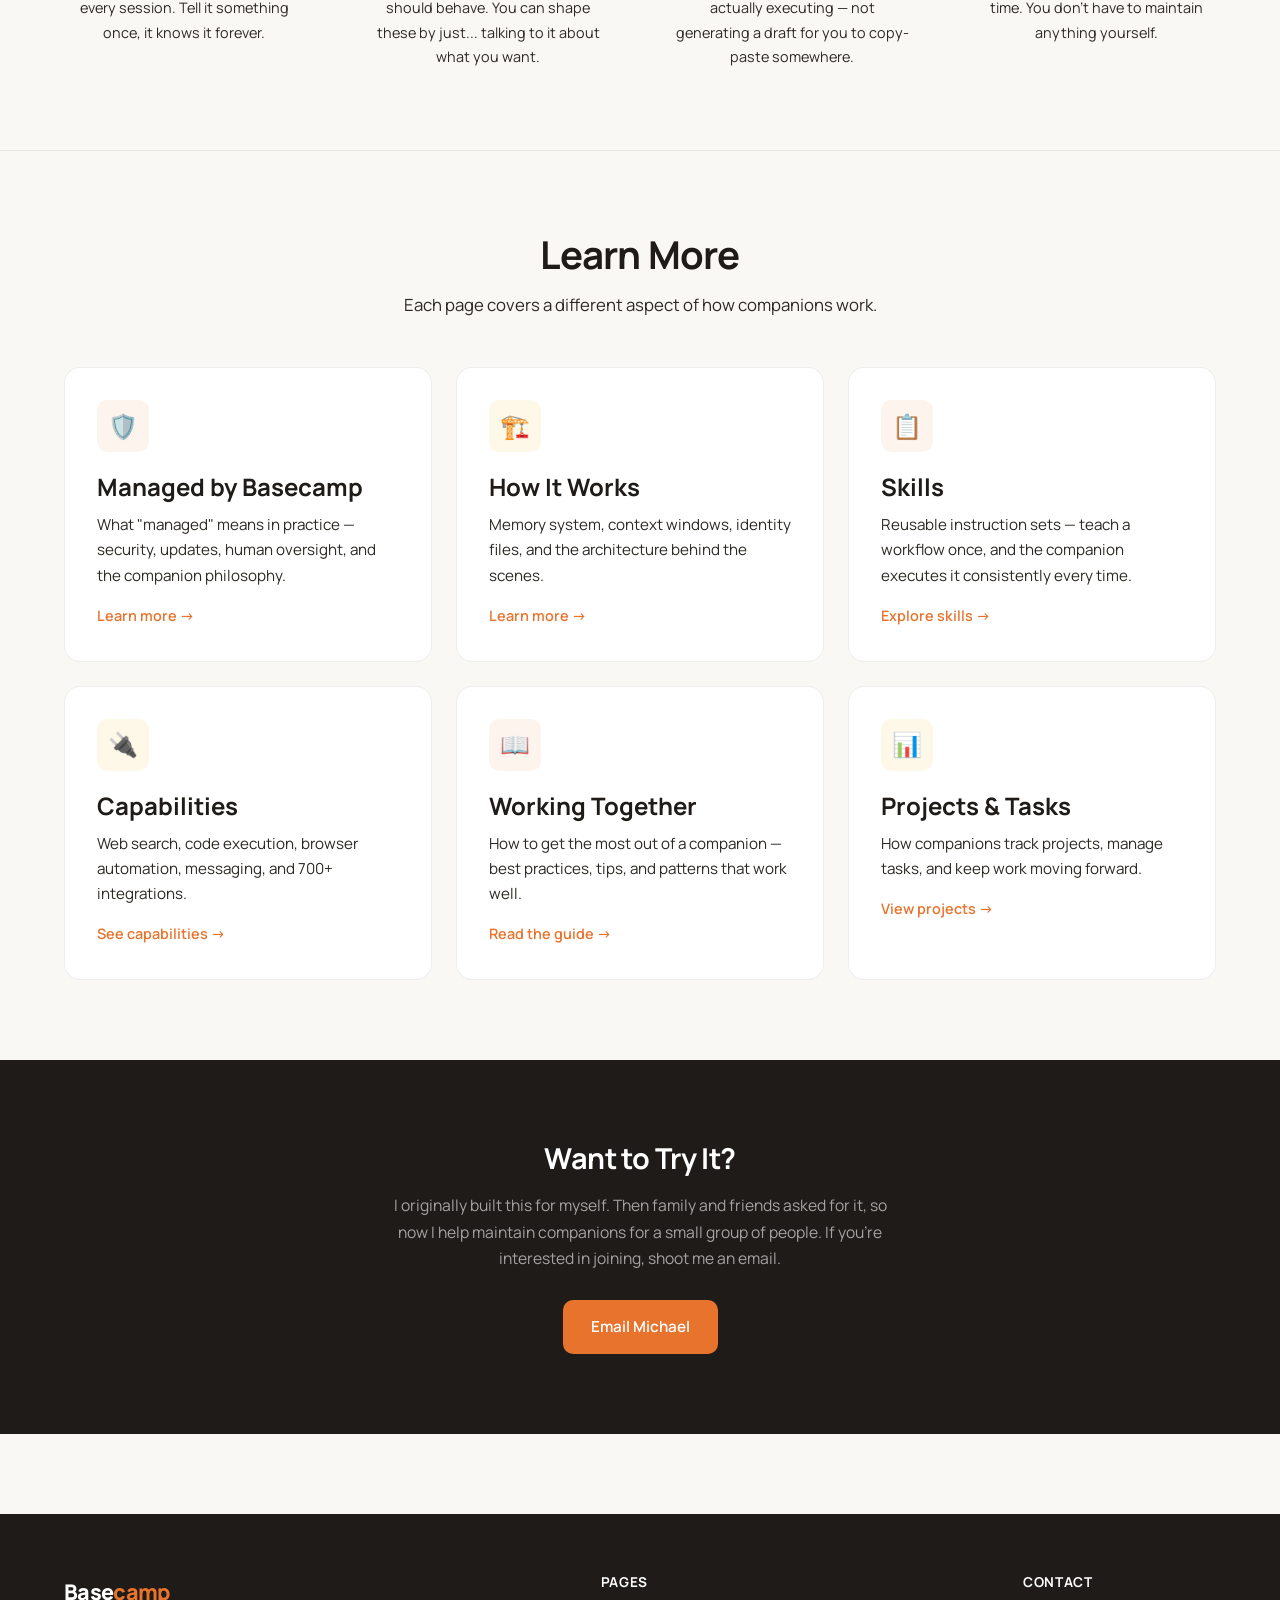
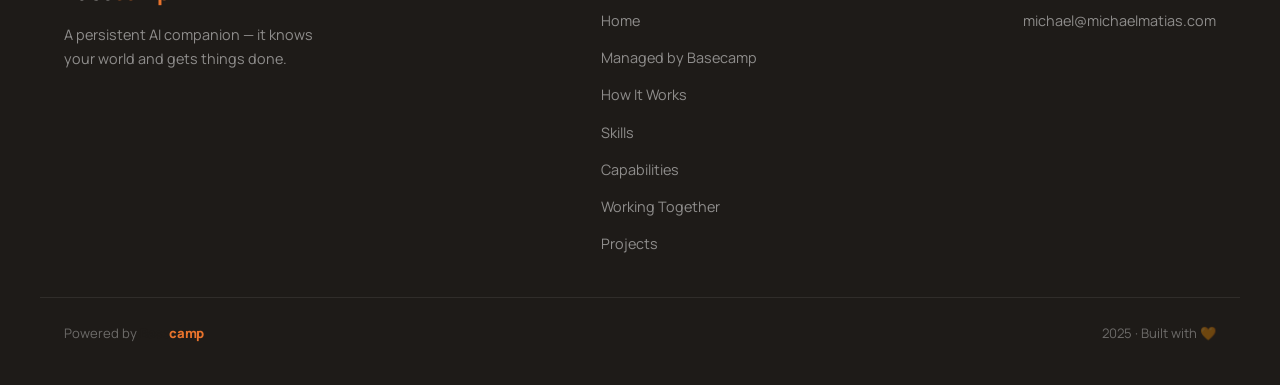
==== commit e666f953: "feat: update CTA to frame as personal project" ====
--- a/index.html
+++ b/index.html
@@ -257,8 +257,8 @@
   <section class="cta-section">
     <div class="container">
       <h2>Want to Try It?</h2>
-      <p>Companions are set up individually. If you're interested, reach out to Michael — he'll walk you through how it works and get you started.</p>
-      <a href="mailto:michael@getclarity.ai?subject=Basecamp%20Companion" class="btn btn-primary">Talk to Michael</a>
+      <p>I originally built this for myself. Then family and friends asked for it, so now I help maintain companions for a small group of people. If you're interested in joining, shoot me an email.</p>
+      <a href="mailto:michael@michaelmatias.com?subject=Basecamp%20Companion" class="btn btn-primary">Email Michael</a>
     </div>
   </section>
 
@@ -284,7 +284,7 @@
       <div class="footer-links">
         <h5>Contact</h5>
         <ul>
-          <li><a href="mailto:michael@getclarity.ai">michael@getclarity.ai</a></li>
+          <li><a href="mailto:michael@michaelmatias.com">michael@michaelmatias.com</a></li>
         </ul>
       </div>
     </div>
